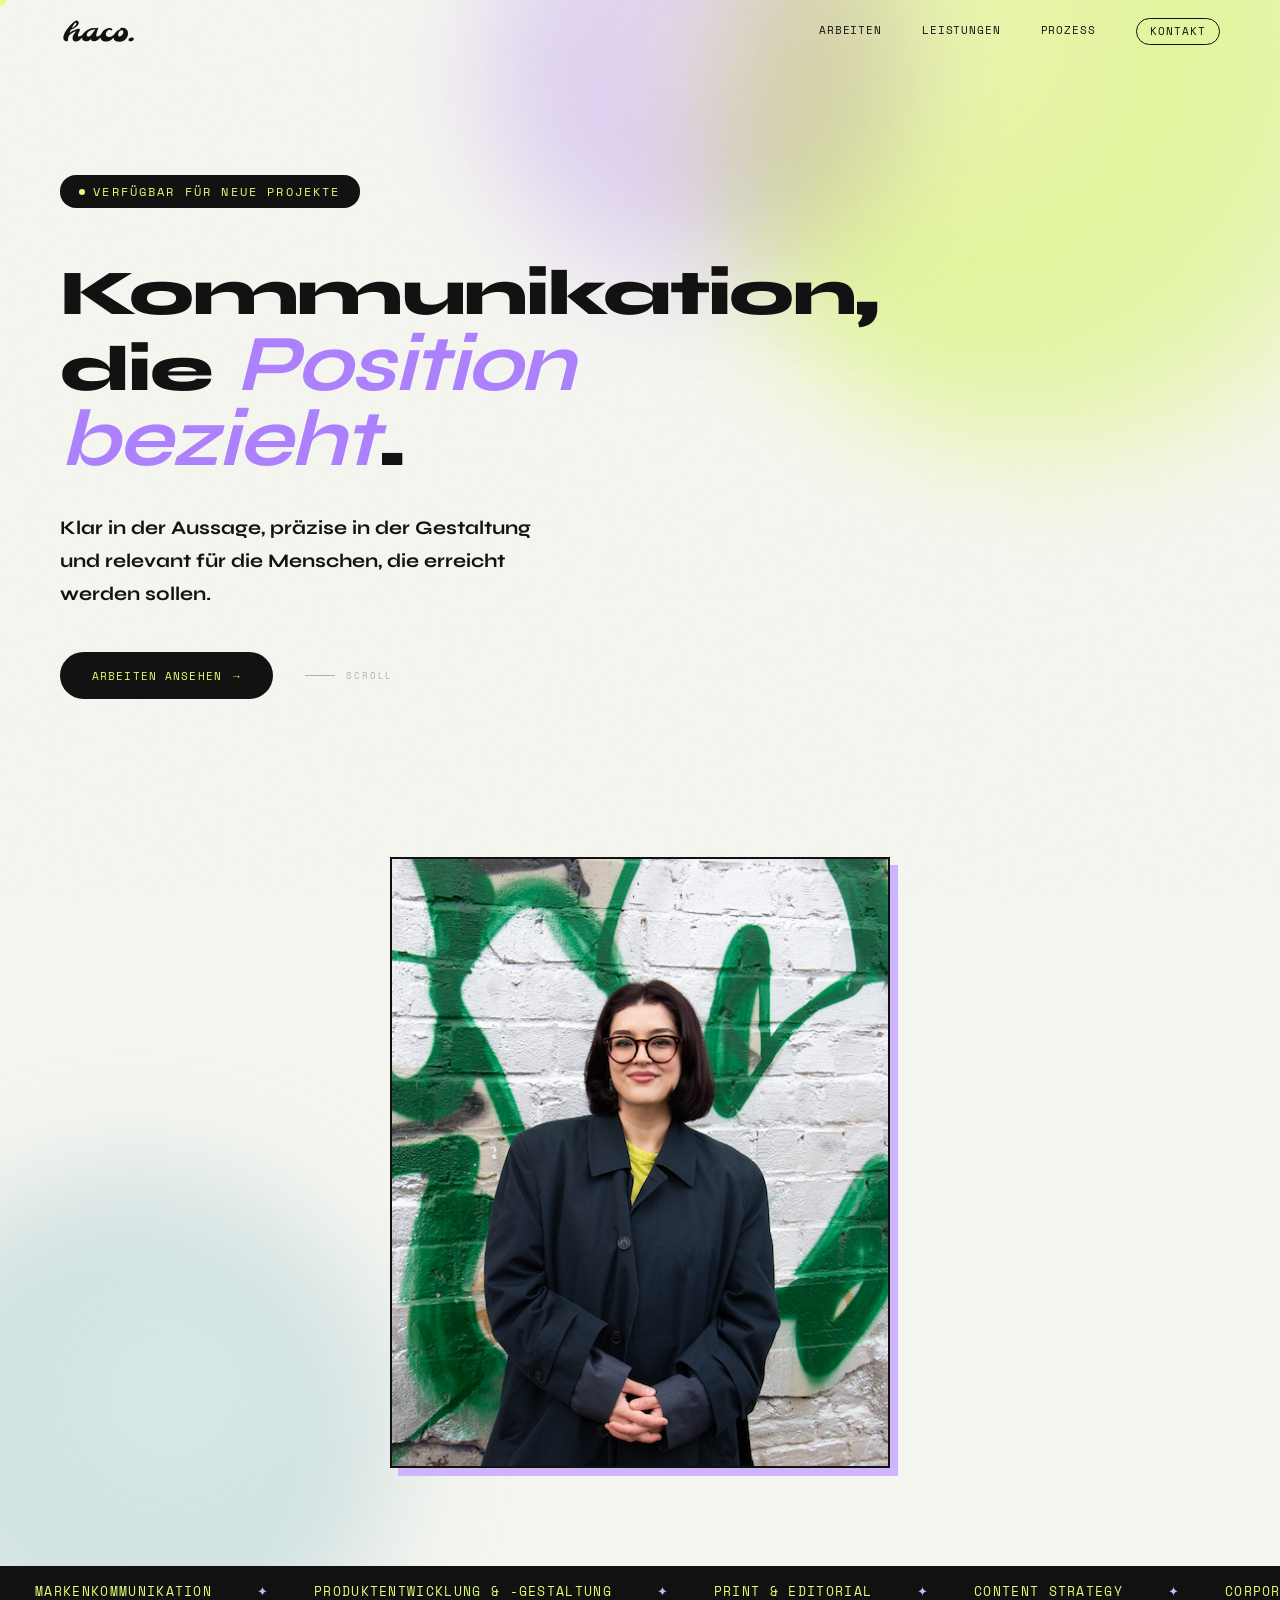
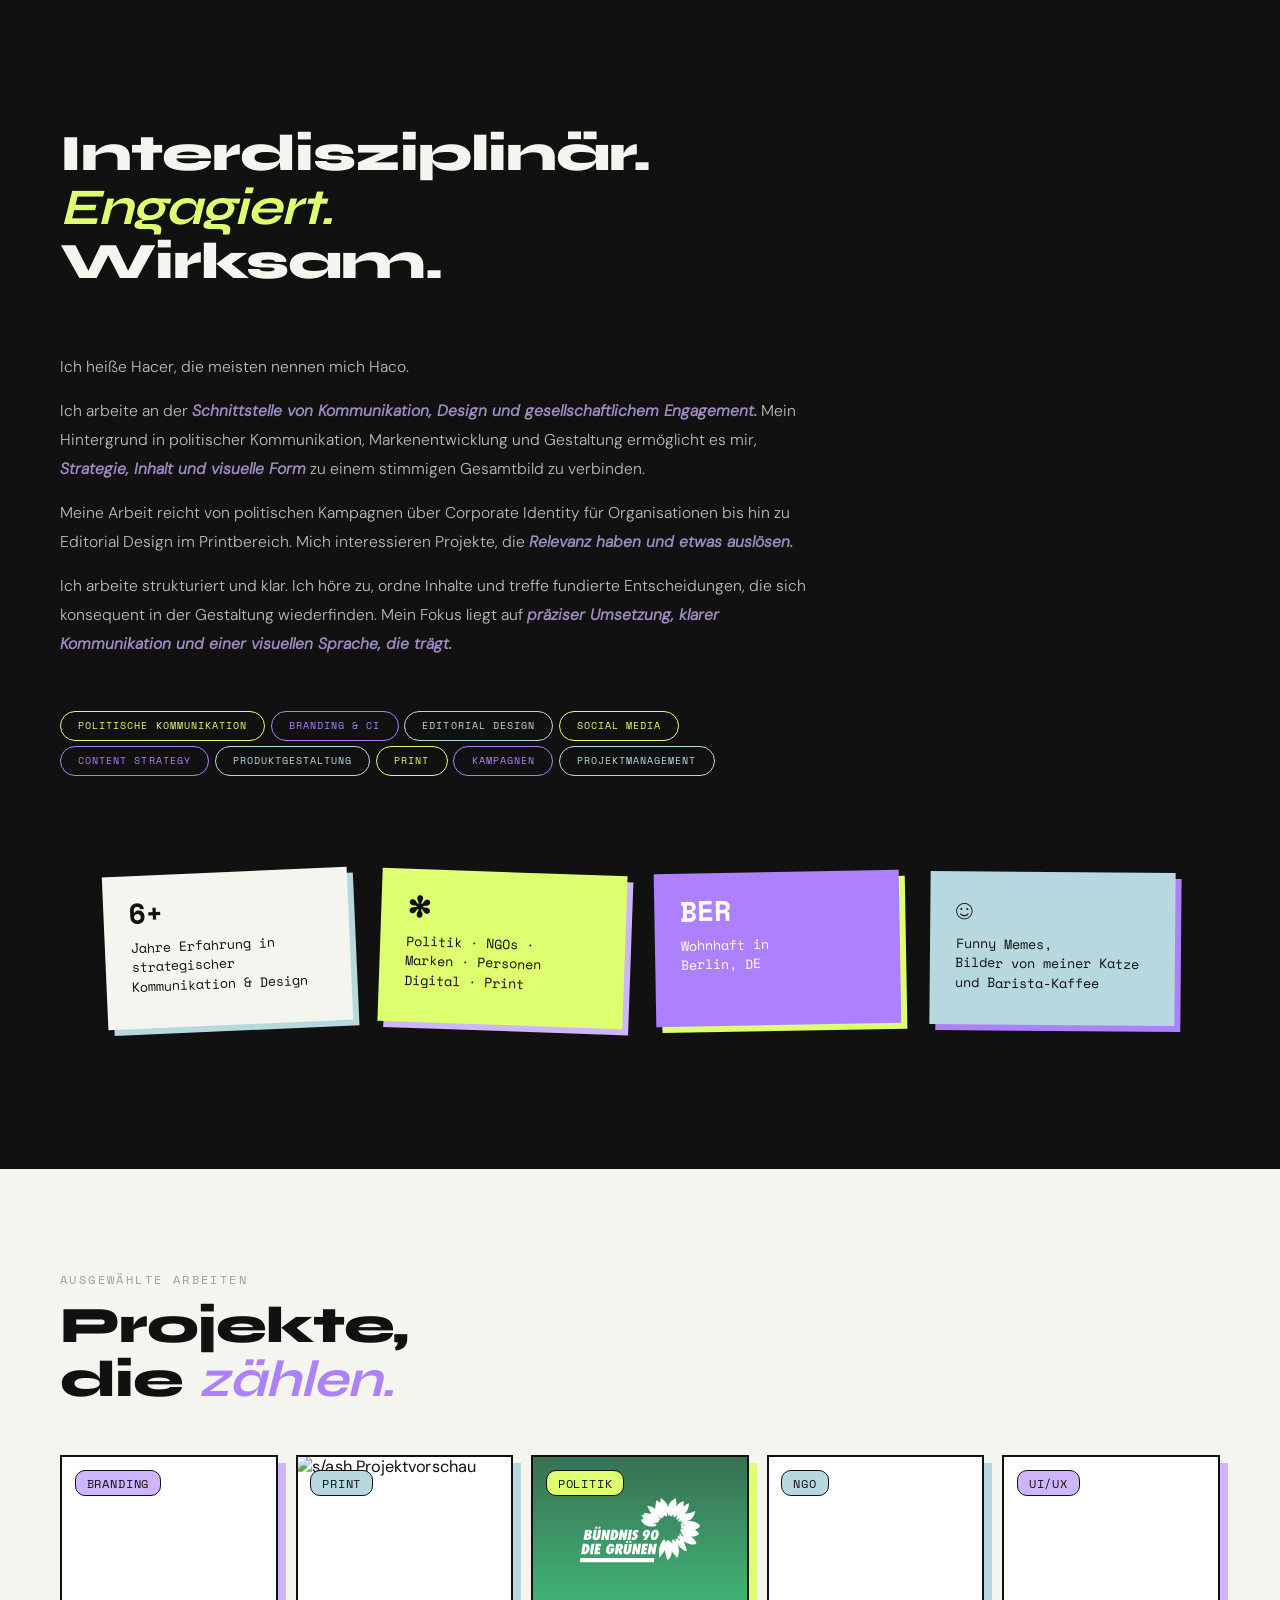
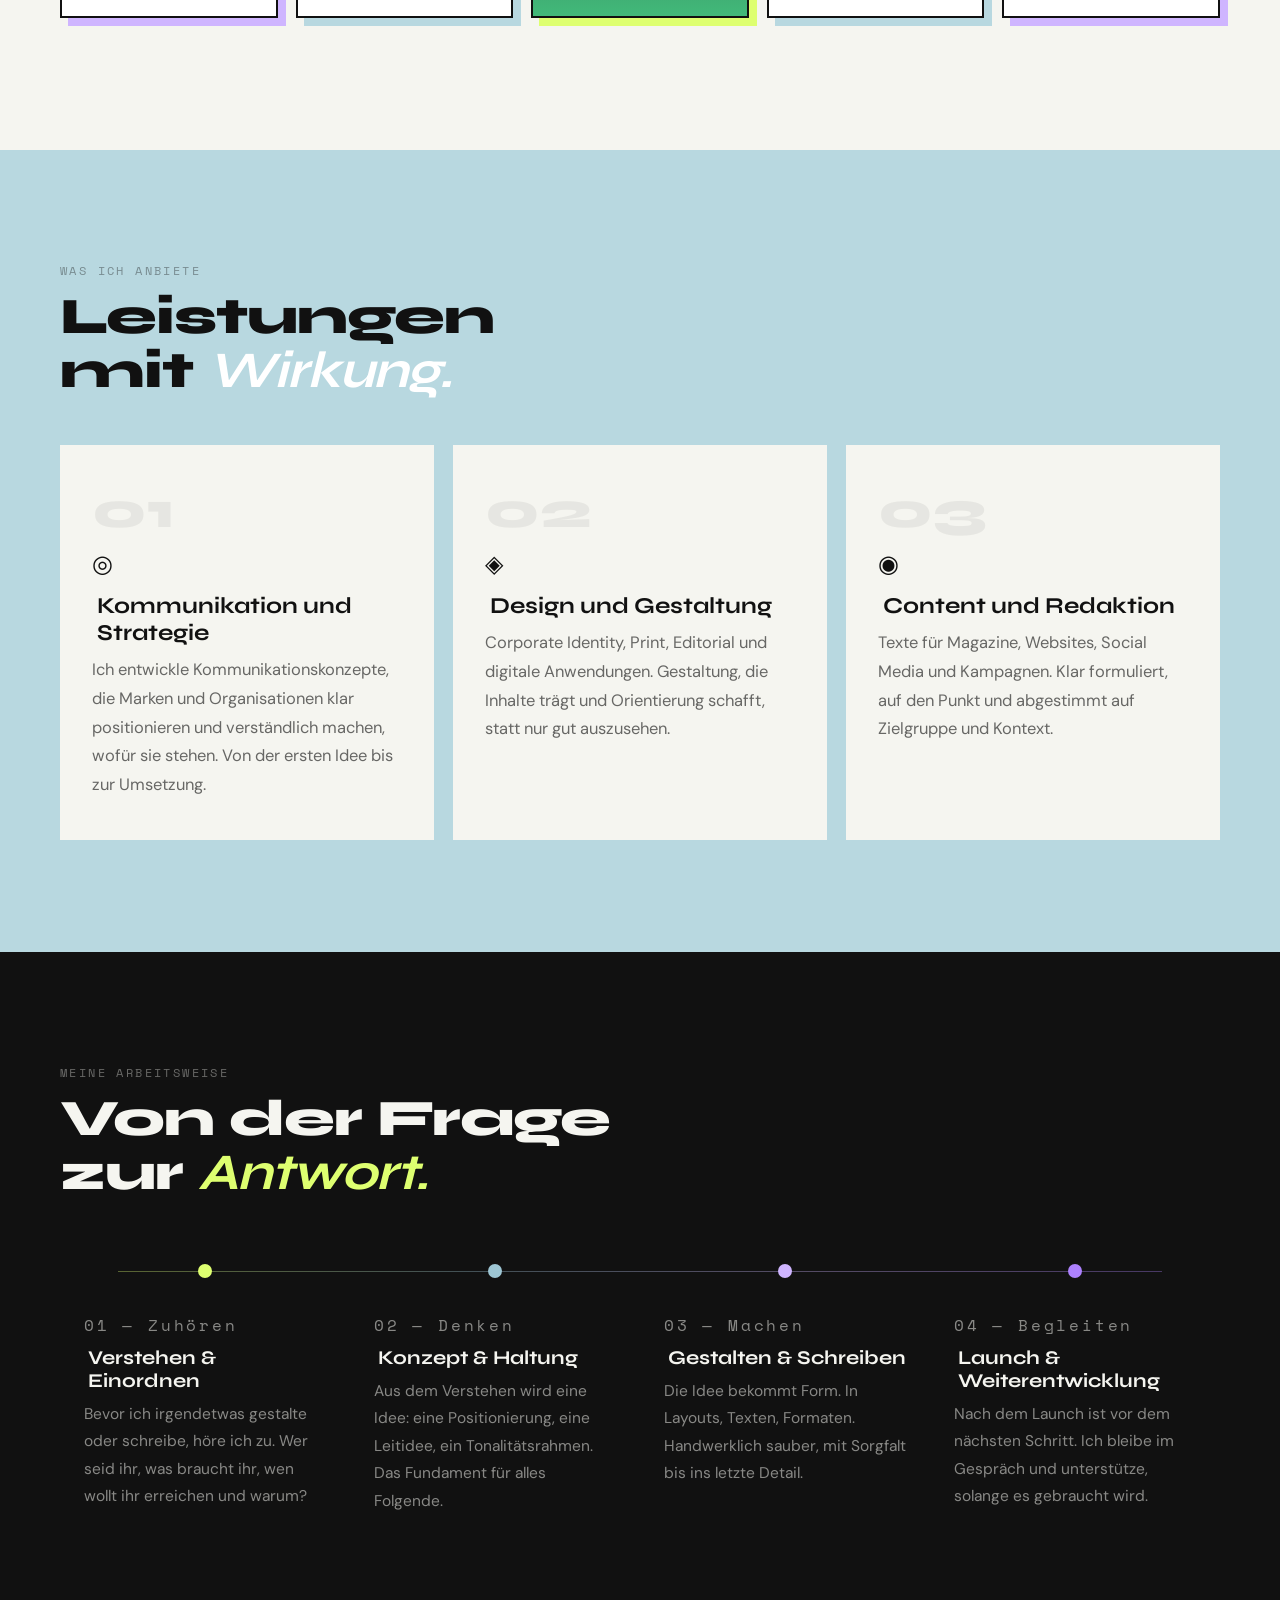
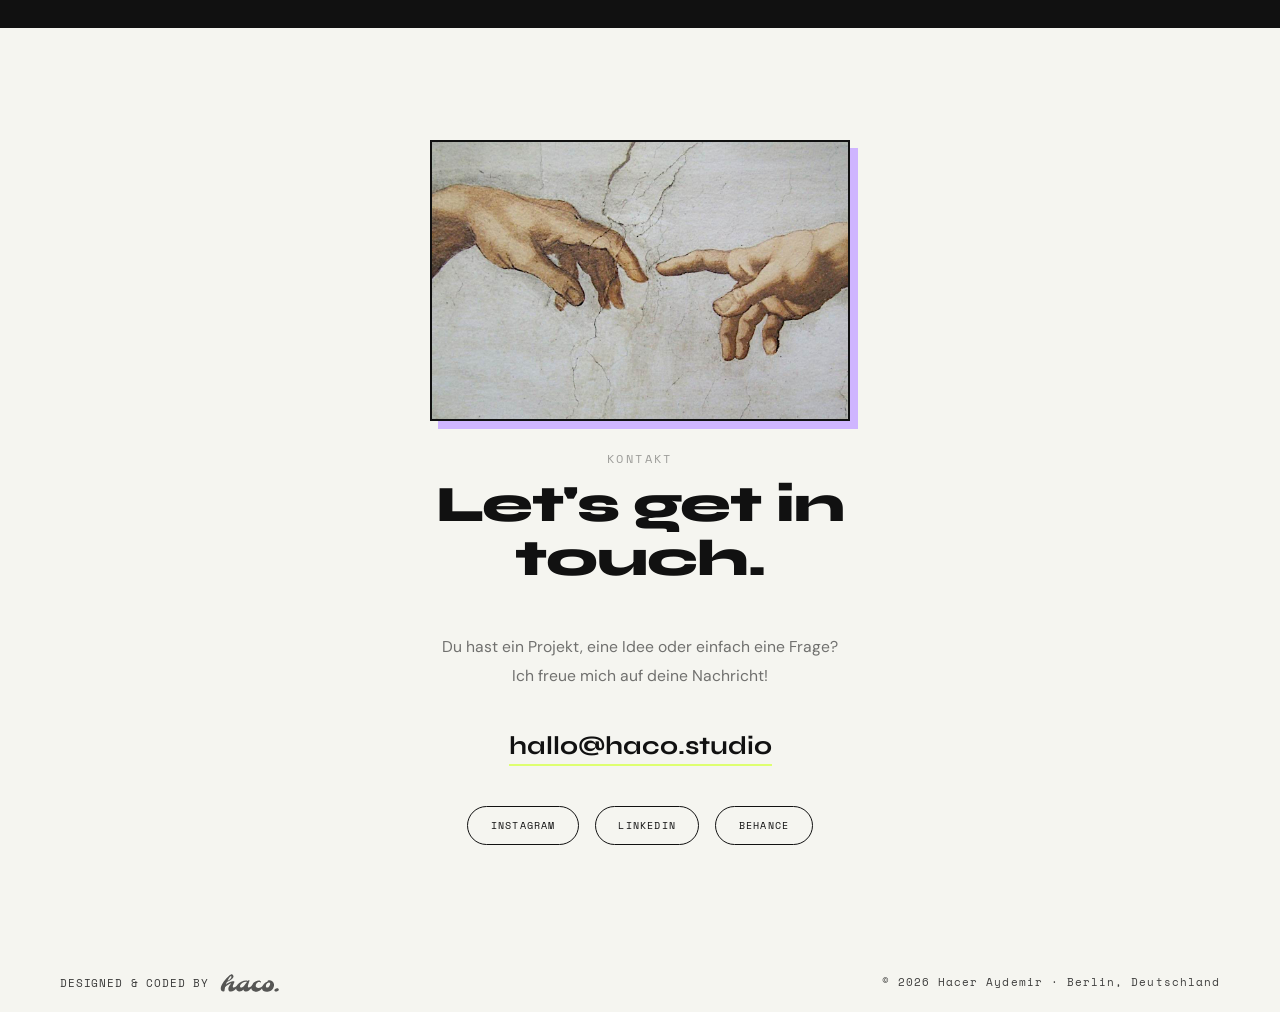
==== index.html @ 4627ce0c "update" ====
<!DOCTYPE html>
<html lang="de">
<head>
<meta charset="UTF-8">
<meta name="viewport" content="width=device-width, initial-scale=1.0">
<meta name="description" content="Hacer Aydemir ist Grafik Designerin, UI Designerin und Kommunikationsdesignerin in Berlin. Sie verbindet Kommunikationsdesign digital und print mit Strategie, Branding, Editorial Design und Social Media.">
<meta name="keywords" content="Hacer Aydemir, Grafik Designer Berlin, UI Designer Berlin, Kommunikationsdesigner Berlin, Kommunikationsdesign digital und print, Grafik UI Designer Kommunikation Berlin">
<meta name="robots" content="index, follow">
<link rel="canonical" href="https://haco.studio/">
<meta property="og:type" content="website">
<meta property="og:locale" content="de_DE">
<meta property="og:title" content="Hacer Aydemir | Grafik, UI & Kommunikationsdesign in Berlin">
<meta property="og:description" content="Grafik Designerin, UI Designerin und Kommunikationsdesignerin in Berlin mit Fokus auf Kommunikationsdesign digital und print.">
<meta property="og:url" content="https://haco.studio/">
<meta property="og:site_name" content="haco.studio">
<meta property="og:image" content="https://haco.studio/assets/images/profile-photo.png">
<meta name="twitter:card" content="summary_large_image">
<link rel="icon" type="image/svg+xml" href="assets/icons/project-frame-05.svg">
<title>Hacer Aydemir | Grafik Designer Berlin, UI & Kommunikationsdesign</title>
<script type="application/ld+json">
{
  "@context": "https://schema.org",
  "@graph": [
    {
      "@type": "Person",
      "name": "Hacer Aydemir",
      "alternateName": "Haco",
      "jobTitle": "Grafik Designerin, UI Designerin und Kommunikationsdesignerin",
      "url": "https://haco.studio/",
      "image": "https://haco.studio/assets/images/profile-photo.png",
      "address": {
        "@type": "PostalAddress",
        "addressLocality": "Berlin",
        "addressCountry": "DE"
      },
      "knowsAbout": [
        "Grafik Design",
        "UI Design",
        "Kommunikationsdesign",
        "Kommunikationsdesign digital und print",
        "Branding",
        "Corporate Identity",
        "Editorial Design",
        "Social Media",
        "Politische Kommunikation"
      ],
      "sameAs": [
        "https://www.linkedin.com/in/haco/",
        "https://www.behance.net/haceraydemir",
        "https://www.instagram.com"
      ]
    },
    {
      "@type": "ProfessionalService",
      "name": "haco.studio",
      "url": "https://haco.studio/",
      "areaServed": "Berlin",
      "founder": {
        "@type": "Person",
        "name": "Hacer Aydemir"
      },
      "serviceType": [
        "Grafik Design",
        "UI Design",
        "Kommunikationsdesign",
        "Kommunikationsdesign digital und print"
      ]
    }
  ]
}
</script>
<style>
  @font-face {
    font-family: 'DM Sans';
    src: url('assets/fonts/dm-sans-300.woff2') format('woff2');
    font-style: normal;
    font-weight: 300;
    font-display: swap;
  }
  @font-face {
    font-family: 'DM Sans';
    src: url('assets/fonts/dm-sans-300-italic.woff2') format('woff2');
    font-style: italic;
    font-weight: 300;
    font-display: swap;
  }
  @font-face {
    font-family: 'DM Sans';
    src: url('assets/fonts/dm-sans-400.woff2') format('woff2');
    font-style: normal;
    font-weight: 400;
    font-display: swap;
  }
  @font-face {
    font-family: 'DM Sans';
    src: url('assets/fonts/dm-sans-500.woff2') format('woff2');
    font-style: normal;
    font-weight: 500;
    font-display: swap;
  }
  @font-face {
    font-family: 'Space Mono';
    src: url('assets/fonts/space-mono-400.woff2') format('woff2');
    font-style: normal;
    font-weight: 400;
    font-display: swap;
  }
  @font-face {
    font-family: 'Space Mono';
    src: url('assets/fonts/space-mono-700.woff2') format('woff2');
    font-style: normal;
    font-weight: 700;
    font-display: swap;
  }
  @font-face {
    font-family: 'Syne';
    src: url('assets/fonts/syne-700.woff2') format('woff2');
    font-style: normal;
    font-weight: 700;
    font-display: swap;
  }
  @font-face {
    font-family: 'Syne';
    src: url('assets/fonts/syne-800.woff2') format('woff2');
    font-style: normal;
    font-weight: 800;
    font-display: swap;
  }

  :root {
    --lime:   #DEFF70;
    --lime-deep: #8AA033;
    --lav:    #CFB5FF;
    --lav-deep: #7E5FAE;
    --ice:    #B8D8E0;
    --ice-deep: #5E7F89;
    --violet: #AD81FD;
    --cream:  #F5F5F0;
    --ink:    #111111;
    --page-gutter: 60px;
    --section-pad-y: 7rem;
    --section-pad-y-mobile: 5rem;
    --space-grid-lg: 2.5rem;
    --space-card-x: 2rem;
    --space-card-y: 1.6rem;
    --space-panel-y: 2.5rem;
    --space-overlay-x: 1.4rem;
    --space-overlay-y: 1.2rem;
    --text-label-xs: .68rem;
    --text-label-sm: .72rem;
    --text-label-md: .75rem;
    --radius-pill: 999px;
    --radius-sm: 10px;
    --radius-md: 16px;
    --radius-lg: 24px;
  }
  *, *::before, *::after { box-sizing: border-box; margin: 0; padding: 0; }
  html { scroll-behavior: smooth; width: 100%; overflow-x: hidden; overscroll-behavior-y: none; }
  body { background: var(--cream); color: var(--ink); font-family: 'DM Sans', sans-serif; overflow-x: hidden; overflow-y: auto; width: 100%; max-width: 100%; cursor: none; -webkit-overflow-scrolling: touch; }
  img, svg, video, canvas { max-width: 100%; }
  .sr-only {
    position: absolute;
    width: 1px;
    height: 1px;
    padding: 0;
    margin: -1px;
    overflow: hidden;
    clip: rect(0, 0, 0, 0);
    white-space: nowrap;
    border: 0;
  }

  /* CURSOR */
  #cursor {
    width: 12px; height: 12px; background: rgba(222, 255, 112, 0.8); border-radius: 50%;
    position: fixed; top: 0; left: 0; pointer-events: none; z-index: 9999;
    transform: translate(-50%,-50%);
    transition: width .2s, height .2s, background .2s;
  }
  #cursor.big { width: 48px; height: 48px; background: rgba(173, 129, 253, 0.8); }

  /* NOISE */
  body::before {
    content: ''; position: fixed; inset: 0; pointer-events: none; z-index: 9998; opacity: .5;
    background-image: url("data:image/svg+xml,%3Csvg viewBox='0 0 200 200' xmlns='http://www.w3.org/2000/svg'%3E%3Cfilter id='n'%3E%3CfeTurbulence type='fractalNoise' baseFrequency='0.85' numOctaves='4' stitchTiles='stitch'/%3E%3C/filter%3E%3Crect width='100%25' height='100%25' filter='url(%23n)' opacity='0.03'/%3E%3C/svg%3E");
  }

  /* NAV */
  nav {
    position: fixed; top: 0; left: 0; right: 0; z-index: 100;
    display: flex; align-items: center; justify-content: space-between;
    padding: 0.9rem var(--page-gutter);
  }
  nav::after {
    content: ''; position: absolute; inset: 0; z-index: -1;
    background: var(--cream); opacity: 0;
    transition: opacity .12s; box-shadow: 0 1px 0 rgba(0,0,0,.07);
  }
  nav::before {
    content: '';
    position: fixed;
    inset: 0;
    opacity: 0;
    pointer-events: none;
    transition: opacity .25s;
    z-index: -2;
  }
  nav.scrolled::after { opacity: 1; }
  .nav-logo { text-decoration: none; display: flex; align-items: center; }
  .nav-logo svg { height: 34px; width: auto; display: block; }
  .nav-logo svg { color: var(--ink); transition: color .2s; }
  .nav-logo:hover svg { color: var(--violet); }
  .nav-links { display: flex; gap: var(--space-grid-lg); list-style: none; }
  .nav-links a {
    font-family: 'Space Mono', monospace; font-size: var(--text-label-xs);
    letter-spacing: .08em; text-transform: uppercase;
    line-height: 1;
    color: var(--ink); text-decoration: none; position: relative;
  }
  .nav-pill {
    display: inline-block;
    font-family: 'Space Mono', monospace;
    font-size: var(--text-label-xs);
    letter-spacing: .08em;
    text-transform: uppercase;
    line-height: 1;
    padding: .42rem .85rem;
    border: 1.5px solid;
    border-radius: var(--radius-pill);
    text-decoration: none;
    -webkit-tap-highlight-color: transparent;
  }
  .nav-links a::after {
    content: ''; position: absolute; bottom: -3px; left: 0;
    width: 100%; height: 2px; background: var(--violet); opacity: 0;
  }
  .nav-links a:hover::after { opacity: 1; }
  .nav-links a.nav-cta {
    border-color: var(--ink);
    transition: background .2s, color .2s, border-color .2s;
  }
  .nav-links a.nav-cta::after { display: none; }
  .nav-links a.nav-cta:hover {
    background: var(--ink);
    color: var(--lime);
    border-color: var(--ink);
  }
  .nav-mobile-actions { display: none; }
  .nav-toggle {
    display: none;
    appearance: none;
    -webkit-appearance: none;
    border: 1.5px solid var(--ink);
    border-radius: var(--radius-pill);
    background: var(--cream);
    color: var(--ink);
    font-family: 'Space Mono', monospace;
    font-size: var(--text-label-xs);
    font-weight: 400;
    letter-spacing: .08em;
    text-transform: uppercase;
    line-height: 1;
    justify-content: center;
    padding: .42rem .85rem;
    text-decoration: none;
    -webkit-tap-highlight-color: transparent;
    white-space: nowrap;
    cursor: pointer;
  }
  nav.menu-open .nav-toggle {
    background: var(--ink);
    color: var(--cream);
    border-color: var(--ink);
  }
  .nav-contact-mobile {
    border-color: var(--violet);
    background: var(--violet);
    color: #fff;
  }
  .nav-links a.nav-cta:focus,
  .nav-links a.nav-cta:active,
  .nav-contact-mobile:focus,
  .nav-contact-mobile:active {
    outline: none;
    box-shadow: none;
  }

  /* HERO */
  #hero {
    min-height: 100vh; display: grid; grid-template-columns: auto 1fr auto; align-items: center;
    padding: 3.1rem var(--page-gutter) 4.5rem; position: relative; overflow: hidden; gap: 2.6rem;
  }
  .hero-blobs { position: absolute; inset: 0; pointer-events: none; overflow: hidden; }
  .blob {
    position: absolute;
    border-radius: 50%;
    filter: blur(58px) saturate(112%);
    opacity: .58;
    mix-blend-mode: multiply;
    animation: heroFloat 16s ease-in-out infinite alternate;
  }
  .b1 {
    width: 680px;
    height: 680px;
    background: radial-gradient(circle at 30% 35%, #f2ff9a 0%, var(--lime) 45%, rgba(212,240,0,.1) 100%);
    top: -220px;
    right: -120px;
    animation-delay: 0s;
  }
  .b2 {
    width: 520px;
    height: 520px;
    background: radial-gradient(circle at 58% 42%, #d7eef3 0%, var(--ice) 45%, rgba(184,216,224,.08) 100%);
    bottom: -130px;
    left: -130px;
    animation-delay: 3s;
  }
  .b3 {
    width: 420px;
    height: 420px;
    background: radial-gradient(circle at 50% 38%, #e5d4ff 0%, var(--lav) 50%, rgba(207,181,255,.08) 100%);
    top: -130px;
    left: 38%;
    animation-delay: 6s;
  }
  @keyframes heroFloat {
    from { transform: translate3d(0,0,0) scale(1) rotate(0deg); }
    to { transform: translate3d(20px,12px,0) scale(1.07) rotate(3deg); }
  }

  .hero-content {
    grid-column: 1;
    position: relative;
    z-index: 1;
    display: flex;
    flex-direction: column;
    justify-content: center;
    min-height: 620px;
    padding-top: 4.4rem;
  }

  .hero-eyebrow {
    align-self: flex-start;
    display: inline-flex; align-items: center; gap: .5rem;
    font-family: 'Space Mono', monospace; font-size: var(--text-label-md);
    letter-spacing: .18em; text-transform: uppercase;
    background: var(--ink); color: var(--lime);
    padding: .5rem 1.2rem; border-radius: var(--radius-md); margin-bottom: 2.7rem; margin-top: 0;
    animation: fadeUp .6s ease both;
  }
  .pulse { width: 6px; height: 6px; border-radius: 50%; background: var(--lime); animation: pulse 2s infinite; }
  @keyframes pulse { 0%,100% { opacity:1; transform:scale(1); } 50% { opacity:.4; transform:scale(.65); } }

  .hero-opening {
    font-family: 'Syne', 'DM Sans', sans-serif;
    font-weight: 800;
    font-size: clamp(2.1rem, 8vw, 5rem);
    line-height: .94;
    letter-spacing: -.02em;
    margin-bottom: 2.2rem;
    animation: fadeUp .6s ease .08s both;
    color: var(--ink);
  }
  .hero-opening-word { font-size: .8em; }
  .hero-opening em { font-style: italic; color: var(--violet); font-weight: 700; }

  .hero-sub {
    font-family: 'Syne', 'DM Sans', sans-serif;
    font-size: clamp(.95rem, 1.8vw, 1.2rem); line-height: 1.7; font-weight: 300;
    max-width: 510px; margin-bottom: 2.6rem;
    animation: fadeUp .6s ease .16s both;
  }
  .hero-sub em { font-style: italic; color: var(--violet); font-weight: 700; }

  .hero-actions { display: flex; align-items: center; gap: 2rem; flex-wrap: wrap; animation: fadeUp .6s ease .24s both; }

  .btn-primary {
    display: inline-flex; align-items: center; gap: .7rem;
    background: var(--ink); color: var(--lime);
    font-family: 'Space Mono', monospace; font-size: .7rem;
    letter-spacing: .1em; text-transform: uppercase;
    padding: .95rem 2rem; text-decoration: none; cursor: none; border-radius: var(--radius-pill);
    transition: background .25s, transform .2s;
  }
  .btn-primary .arr { transition: transform .25s; }
  .btn-primary:hover { background: var(--violet); color: #fff; transform: translateY(-2px); }
  .btn-primary:hover .arr { transform: translateX(4px); }

  .hero-scroll {
    font-family: 'Space Mono', monospace; font-size: .58rem;
    letter-spacing: .2em; text-transform: uppercase; opacity: .3;
    display: flex; align-items: center; gap: .7rem;
  }
  .hero-scroll::before { content: ''; display: block; width: 30px; height: 1px; background: var(--ink); }

  @keyframes fadeUp { from { opacity:0; transform:translateY(26px); } to { opacity:1; transform:translateY(0); } }

  /* TICKER */
  .ticker-wrap { background: var(--ink); overflow: hidden; padding: .9rem 0; white-space: nowrap; }
  .ticker-track { display: inline-flex; animation: ticker 22s linear infinite; }
  .ticker-track span { font-family: 'Space Mono', monospace; font-size: .82rem; letter-spacing: .1em; text-transform: uppercase; color: var(--lime); padding: 0 2.2rem; }
  .ticker-track span.sep { color: var(--lav); padding: 0 .6rem; }
  @keyframes ticker { from { transform: translateX(0); } to { transform: translateX(-50%); } }

  /* SHARED */
  section { padding: var(--section-pad-y) var(--page-gutter); }
  .section-label { font-family: 'Space Mono', monospace; font-size: var(--text-label-md); letter-spacing: .2em; text-transform: uppercase; opacity: .38; margin-bottom: .7rem; }
  .section-title { font-family: 'Syne', 'DM Sans', sans-serif; font-weight: 800; line-height: 1.05; letter-spacing: -.02em; font-size: clamp(1.8rem, 4.2vw, 3.2rem); margin-bottom: 3rem; }
  .section-title em { font-style: italic; color: var(--violet); font-weight: 700; }

  /* ABOUT */
  #about {
    background: var(--ink);
    color: var(--cream);
    display: grid;
    grid-template-columns: minmax(0, 1.08fr) minmax(0, .92fr);
    gap: clamp(2.8rem, 4.8vw, 5.2rem);
    align-items: start;
  }
  .about-body {
    min-width: 0;
    width: 100%;
    max-width: 680px;
    margin: 0;
    display: grid;
    gap: .95rem;
    align-content: start;
  }
  #about .section-label { color: var(--cream); }
  #about .section-title { color: var(--cream); }
  #about .section-title em { color: var(--lime); }
  #about .about-body p em { color: var(--lav); font-style: italic; font-weight: 700; }
  .about-body p { font-size: .98rem; line-height: 1.85; font-weight: 300; opacity: .75; margin: 0; }
  .about-pills { display: flex; flex-wrap: wrap; gap: .35rem; margin-top: 2.35rem; }
  .pill {
    font-family: 'Space Mono', monospace; font-size: .64rem; font-weight: 500; line-height: 1;
    letter-spacing: .1em; text-transform: uppercase;
    padding: .54rem 1.08rem; border: 1.3px solid; border-radius: 100px; transition: background .2s, color .2s, border-color .2s; cursor: none;
  }
  .pill:nth-child(3n+1) { --pill-tone: var(--lime); --pill-ink: var(--ink); border-color: var(--pill-tone); color: var(--pill-tone); }
  .pill:nth-child(3n+2) { --pill-tone: var(--violet); --pill-ink: var(--cream); border-color: var(--pill-tone); color: var(--pill-tone); }
  .pill:nth-child(3n+3) { --pill-tone: var(--ice); --pill-ink: var(--ink); border-color: var(--pill-tone); color: var(--pill-tone); }
  .pill:hover { background: var(--pill-tone); color: var(--pill-ink); border-color: var(--pill-tone); }

  .hero-card-stack {
    position: absolute;
    right: var(--page-gutter);
    top: 50%;
    transform: translateY(-50%);
    width: min(760px, 56vw);
    height: 620px;
    z-index: 1;
  }
  .hero-picture-card { position: absolute; right: 0; top: 36px; transform: none; width: clamp(340px, 36vw, 460px); max-width: clamp(340px, 36vw, 460px); aspect-ratio: 9/11; background: #fff; border: 2px solid var(--ink); box-shadow: 8px 8px 0 var(--lav); transition: transform .28s; overflow: hidden; z-index: 10; padding: 0; display: flex; align-items: center; justify-content: center; border-radius: 0; animation: heroCardIn .6s ease .24s both; }
  .hero-picture-card:hover { transform: none; }
  .hero-picture-card img { width: 100%; height: 100%; object-fit: cover; object-position: center; border-radius: 0; display: block; }

  @keyframes heroCardIn {
    from { opacity: 0; transform: translateY(26px); }
    to { opacity: 1; transform: translateY(0); }
  }

  .about-cards {
    display: grid;
    grid-template-columns: repeat(2, minmax(0, 1fr));
    gap: clamp(30px, 3.4vw, 42px);
    width: 100%;
    max-width: 520px;
    margin: 0 0 0 auto;
    padding: .5rem 0;
    box-sizing: border-box;
    align-self: center;
  }
  .acard {
    background: var(--cream); color: var(--ink);
    padding: 1.45rem 1.4rem 1.5rem 1.6rem; font-family: 'Space Mono', monospace; font-size: .84rem; line-height: 1.48;
    transition: transform .28s; aspect-ratio: 16 / 10; min-height: 150px; border-radius: 0; overflow: hidden; display: grid; align-content: start; gap: .68rem;
  }
  .acard strong { display: block; font-size: 1.78rem; font-weight: 700; line-height: 1; margin: 0; }
  .acard:nth-child(1) { transform: rotate(-2.5deg); box-shadow: 6px 6px 0 var(--ice); }
  .acard:nth-child(2) { transform: rotate(2deg); background: var(--lime); box-shadow: 6px 6px 0 var(--lav); }
  .acard:nth-child(3) { transform: rotate(-1deg); background: var(--violet); color: #fff; box-shadow: 6px 6px 0 var(--lime); }
  .acard:nth-child(4) { transform: rotate(0.5deg); background: var(--ice); box-shadow: 6px 6px 0 var(--violet); }
  .acard:hover { transform: rotate(0deg) translate(-3px,-3px) !important; }
  .acard img { width: 100%; height: 100%; object-fit: cover; object-position: center; border-radius: 0; display: block; }

  @media (max-width: 1460px) {
    #about {
      --about-cards-top-space: 3rem;
    }
    #about {
      grid-template-columns: 1fr;
      gap: 3rem;
      justify-items: start;
    }
    #about .about-body {
      max-width: 70ch;
      margin-left: 0;
      margin-right: 0;
    }
    .about-cards {
      grid-template-columns: repeat(4, minmax(0, 1fr));
      width: 1070px;
      max-width: 1070px;
      margin: var(--about-cards-top-space) auto 2rem;
      padding: 0;
      gap: 30px;
      align-self: start;
      justify-self: center;
    }
    #hero {
      --hero-stacked-card-width: min(clamp(340px, 41vw, 500px), calc(100vw - (var(--page-gutter) * 2)));
      grid-template-columns: 1fr;
      grid-template-rows: 1fr auto;
      min-height: calc(100vh + (var(--hero-stacked-card-width) * 11 / 9) + 3.4rem);
    }
    .hero-card-stack {
      grid-row: 2;
      grid-column: 1 / -1;
      position: relative;
      right: auto;
      top: auto;
      transform: none;
      width: var(--hero-stacked-card-width);
      height: calc((var(--hero-stacked-card-width) * 11 / 9) + 1.6rem);
      margin: 3.8rem auto 0;
    }
    .hero-picture-card {
      left: 0;
      right: 0;
      top: 0;
      transform: none;
      width: 100%;
      max-width: none;
      margin: 0;
    }
    .work-grid {
      grid-template-columns: repeat(3, minmax(0, 1fr));
      gap: 1.7rem;
    }
  }

  @media (max-width: 1460px) and (min-width: 961px) {
    .hero-content {
      min-height: 620px;
      justify-content: center;
      padding-top: 4.4rem;
    }
    .hero-opening { font-size: 5rem; }
    .hero-sub { font-size: 1.2rem; }
  }

  @media (max-width: 1180px) and (min-width: 961px) {
    .about-cards {
      grid-template-columns: repeat(2, minmax(0, 1fr));
      width: min(100%, 520px);
      max-width: 520px;
      margin: var(--about-cards-top-space) auto 1.25rem;
      gap: 30px;
      justify-self: center;
    }
  }

  @media (max-width: 720px) {
    .hero-eyebrow { font-size: var(--text-label-sm); padding: .4rem 1rem; margin-top: .4rem; }
    .hero-opening { margin-bottom: 1.8rem; }
    .hero-sub { margin-bottom: 2.3rem; }
    .hero-actions { margin-top: 1.3rem; }
    .scard::before { display: none; }
    .scard-icon { display: none; }
  }

  @media (max-width: 1200px) {
    #about {
      gap: clamp(2.4rem, 4vw, 4rem);
    }
  }

  /* WORK */
  #work { background: var(--cream); padding-top: 6.4rem; padding-bottom: 8.2rem; }
  .work-grid { display: grid; grid-template-columns: repeat(5, minmax(0, 1fr)); gap: 1.1rem; }
  .wi {
    position: relative;
    overflow: hidden;
    border-radius: 0;
    cursor: none;
    border: 2px solid var(--ink);
    background: #fff;
    box-shadow: 8px 8px 0 var(--wi-shadow, var(--lav));
    aspect-ratio: 4 / 3;
  }
  .wi,
  .wi-placeholder {
    border-radius: 0;
    border-width: 2px;
    aspect-ratio: 4 / 3;
  }
  .wi:nth-child(6n+1) { --wi-shadow: var(--lav); }
  .wi:nth-child(6n+2) { --wi-shadow: var(--lime); }
  .wi:nth-child(6n+3) { --wi-shadow: var(--ice); }
  .wi:nth-child(6n+4) { --wi-shadow: var(--ice); }
  .wi:nth-child(6n+5) { --wi-shadow: var(--lime); }
  .wi:nth-child(6n+6) { --wi-shadow: var(--lav); }
  .wi:nth-child(6n+1) { --wi-shadow-deep: var(--lav-deep); }
  .wi:nth-child(6n+2) { --wi-shadow-deep: var(--lime-deep); }
  .wi:nth-child(6n+3) { --wi-shadow-deep: var(--ice-deep); }
  .wi:nth-child(6n+4) { --wi-shadow-deep: var(--ice-deep); }
  .wi:nth-child(6n+5) { --wi-shadow-deep: var(--lime-deep); }
  .wi:nth-child(6n+6) { --wi-shadow-deep: var(--lav-deep); }
  .wi.branding-colors { --wi-shadow: var(--lav); --wi-shadow-deep: var(--lav-deep); }
  .wi.wi-print {
    --wi-shadow: var(--ice);
    --wi-shadow-deep: var(--ice-deep);
  }
  .wi.wi-politik {
    --wi-shadow: var(--lime);
    --wi-shadow-deep: var(--lime-deep);
  }
  .wi.wi-politik img {
    object-fit: cover;
    object-position: center;
    padding: 0;
    transform: none;
  }
  .wi.wi-politik:hover img {
    transform: none;
  }
  .wi img {
    position: absolute;
    inset: 0;
    width: 100%;
    height: 100%;
    object-fit: cover;
    display: block;
    transform: scale(1.02);
    transition: transform .35s ease;
  }
  .wi-link {
    display: block;
    position: relative;
    width: 100%;
    height: 100%;
    color: inherit;
    text-decoration: none;
  }
  .wi:hover img { transform: scale(1.06); }
  .wi-info {
    position: absolute; inset: 0; display: flex; flex-direction: column; justify-content: flex-end;
    padding: var(--space-overlay-y) var(--space-overlay-x);
    background: linear-gradient(
      to top,
      color-mix(in srgb, var(--wi-shadow-deep, var(--lav-deep)) 86%, transparent) 0%,
      color-mix(in srgb, var(--wi-shadow-deep, var(--lav-deep)) 62%, transparent) 42%,
      transparent 78%
    );
    opacity: 0; transition: opacity .25s;
  }
  .wi:hover .wi-info { opacity: 1; }
  .wi-cat { font-family: 'Space Mono', monospace; font-size: calc(.52rem + 2pt); letter-spacing: .15em; text-transform: uppercase; color: #fff; margin-bottom: .25rem; }
  .wi-name { font-family: 'Syne', 'DM Sans', sans-serif; font-size: calc(1.1rem + 2pt); font-weight: 700; color: #fff; line-height: 1.2; margin-left: .25rem; }
  .wi-placeholder {
    display: none;
    align-items: center;
    justify-content: center;
    background: color-mix(in srgb, var(--cream) 86%, var(--ice) 14%);
    border-style: dashed;
    box-shadow: 8px 8px 0 var(--lime);
  }
  .wi-placeholder-content {
    text-align: center;
    padding: 1.2rem;
  }
  .wi-placeholder-label {
    display: block;
    font-family: 'Space Mono', monospace;
    font-size: .58rem;
    letter-spacing: .16em;
    text-transform: uppercase;
    opacity: .55;
    margin-bottom: .55rem;
  }
  .wi-placeholder-title {
    display: block;
    font-family: 'Syne', 'DM Sans', sans-serif;
    font-size: clamp(1rem, 1.9vw, 1.35rem);
    font-weight: 700;
    line-height: 1.2;
    color: var(--ink);
  }
  .wi-badge {
    position: absolute; top: .8rem; left: .8rem;
    font-family: 'Space Mono', monospace; font-size: calc(.56rem + 2pt); letter-spacing: .07em; text-transform: uppercase;
    background: var(--wi-shadow, var(--lav)); color: var(--ink); padding: .24rem .68rem; border-radius: var(--radius-sm);
    border: 1.2px solid var(--ink);
  }

  /* SERVICES */
  #services { background: var(--ice); }
  #services .section-label { color: var(--ink); }
  #services .section-title { color: var(--ink); }
  #services .section-title em { color: #fff; }
  .services-grid { display: grid; grid-template-columns: repeat(3, 1fr); gap: 1.2rem; }
  .scard {
    background: var(--cream); padding: var(--space-panel-y) var(--space-card-x);
    position: relative; overflow: hidden; transition: transform .28s, box-shadow .28s; cursor: none; border-radius: 0;
  }
  .scard::before {
    content: ''; position: absolute; top: 0; left: 0; width: 100%; height: 3px;
    background: var(--ink); opacity: 0; transition: opacity .1s;
  }
  .scard:hover::before { opacity: 1; }
  .scard:hover { transform: translateY(-5px); box-shadow: 0 16px 36px rgba(0,0,0,.09); }
  .scard-num { font-family: 'Syne', 'DM Sans', sans-serif; font-size: 3.2rem; font-weight: 800; opacity: .06; line-height: 1; margin-bottom: .7rem; }
  .scard-icon { font-size: 1.5rem; margin-bottom: .85rem; }
  .scard h3 { font-family: 'Syne', 'DM Sans', sans-serif; font-size: 1.42rem; font-weight: 700; margin-bottom: .6rem; margin-left: .3rem; }
  .scard p { font-size: 1.03rem; line-height: 1.75; opacity: .62; }

  /* PROCESS */
  #process { background: var(--ink); color: var(--cream); --process-ice: #9EC6D4; }
  #process .section-label { color: var(--cream); }
  #process .section-title { color: var(--cream); }
  #process .section-title em { color: var(--lime); }
  .process-track { display: grid; grid-template-columns: repeat(4,1fr); position: relative; margin-top: 1rem; }
  .process-track::before {
    content: ''; position: absolute; top: 23px; left: 5%; width: 90%; height: 1px;
    background: linear-gradient(to right, var(--lime), var(--process-ice), var(--lav), var(--violet)); opacity: .35;
  }
  .pstep { padding: 4rem 1.5rem 0; position: relative; }
  .pstep-dot {
    position: absolute; top: 16px; left: 50%; transform: translateX(-50%);
    width: 14px; height: 14px; border-radius: 50%; z-index: 1; border: 2px solid;
  }
  .pstep:nth-child(1) .pstep-dot { background: var(--lime);   border-color: var(--lime); }
  .pstep:nth-child(2) .pstep-dot { background: var(--process-ice);    border-color: var(--process-ice); }
  .pstep:nth-child(3) .pstep-dot { background: var(--lav);    border-color: var(--lav); }
  .pstep:nth-child(4) .pstep-dot { background: var(--violet); border-color: var(--violet); }
  .pstep-num { font-family: 'Space Mono', monospace; font-size: .73rem; letter-spacing: .18em; opacity: .32; margin-bottom: .4rem; }
  .pstep h4 { font-family: 'Syne', 'DM Sans', sans-serif; font-size: 1.22rem; font-weight: 700; margin-bottom: .55rem; margin-left: .25rem; }
  .pstep p { font-size: .97rem; line-height: 1.78; opacity: .52; }

  /* CONTACT */
  #contact { background: var(--cream); text-align: center; position: relative; overflow: hidden; padding-bottom: calc(var(--section-pad-y) - .9rem); }
  .contact-inner { position: relative; z-index: 1; max-width: 560px; margin: 0 auto; }
  .contact-visual {
    width: min(420px, 100%);
    margin: 0 auto 1.8rem;
    border: 2px solid var(--ink);
    box-shadow: 8px 8px 0 var(--lav);
    overflow: hidden;
    transition: transform .28s, box-shadow .28s;
  }
  .contact-visual img { width: 100%; height: auto; display: block; }
  #contact h1.section-title { font-family: 'Syne', 'DM Sans', sans-serif; font-weight: 800; }
  .contact-sub { font-size: .98rem; line-height: 1.8; opacity: .58; margin-bottom: 2.5rem; }
  .contact-email {
    display: inline-block;
    font-family: 'Syne', 'DM Sans', sans-serif; font-size: clamp(.95rem, 2.2vw, 1.6rem);
    font-weight: 700; color: var(--ink); text-decoration: none;
    border-bottom: 2.5px solid var(--lime); padding-bottom: .2rem;
    transition: color .2s, border-color .2s; margin-bottom: 2.5rem;
  }
  .contact-email:hover { color: var(--violet); border-color: var(--violet); }
  .social-row { display: flex; gap: 1rem; justify-content: center; flex-wrap: wrap; }
  .social-btn {
    font-family: 'Space Mono', monospace; font-size: .63rem; letter-spacing: .12em; text-transform: uppercase;
    padding: .7rem 1.4rem; border: 1.5px solid var(--ink); color: var(--ink); text-decoration: none;
    transition: background .2s, color .2s, transform .2s; cursor: none; border-radius: var(--radius-pill);
  }
  .social-btn:hover { background: var(--ink); color: var(--lime); transform: translateY(-2px); }

  /* CONTACT MODAL */
  .contact-modal {
    position: fixed;
    inset: 0;
    display: grid;
    place-items: center;
    background: rgba(17,17,17,.58);
    backdrop-filter: blur(4px);
    z-index: 200;
    opacity: 0;
    pointer-events: none;
    transition: opacity .22s ease;
    padding: 1.5rem;
  }
  .contact-modal.open {
    opacity: 1;
    pointer-events: auto;
  }
  .contact-modal-dialog {
    width: min(560px, 100%);
    background: var(--cream);
    color: var(--ink);
    border: 2px solid var(--ink);
    border-radius: 20px;
    box-shadow: 0 24px 48px rgba(0,0,0,.2);
    padding: 1.3rem 1.3rem 1.1rem;
  }
  .contact-modal-head {
    display: flex;
    align-items: center;
    justify-content: space-between;
    gap: 1rem;
    margin-bottom: .9rem;
  }
  .contact-modal-title {
    font-family: 'Syne', 'DM Sans', sans-serif;
    font-size: 1.6rem;
    line-height: 1.1;
    padding-left: .35rem;
  }
  .contact-modal-close {
    border: 1.5px solid var(--ink);
    background: transparent;
    color: var(--ink);
    width: 34px;
    height: 34px;
    border-radius: var(--radius-pill);
    font-size: 1rem;
    cursor: pointer;
  }
  .contact-modal-close:hover { background: var(--ink); color: var(--lime); }
  .contact-form {
    display: grid;
    gap: .75rem;
  }
  .contact-form label {
    font-family: 'Space Mono', monospace;
    font-size: .62rem;
    letter-spacing: .1em;
    text-transform: uppercase;
    opacity: .75;
    padding-left: .35rem;
  }
  .contact-form input,
  .contact-form textarea {
    width: 100%;
    border: 1.5px solid var(--ink);
    border-radius: 12px;
    padding: .75rem .8rem;
    font-family: 'DM Sans', sans-serif;
    font-size: 1rem;
    color: var(--ink);
    background: #fff;
    cursor: text;
  }
  .contact-form textarea {
    min-height: 130px;
    resize: vertical;
  }
  .contact-form input:focus,
  .contact-form textarea:focus {
    outline: none;
    border-color: var(--violet);
    box-shadow: 0 0 0 3px rgba(173,129,253,.18);
  }
  .contact-form-send {
    justify-self: start;
    border: 1.5px solid var(--ink);
    border-radius: var(--radius-pill);
    background: var(--ink);
    color: var(--lime);
    font-family: 'Space Mono', monospace;
    font-size: .7rem;
    letter-spacing: .1em;
    text-transform: uppercase;
    padding: .7rem 1.2rem;
    cursor: pointer;
    transition: transform .2s, background .2s, color .2s;
  }
  .contact-form-send:hover {
    transform: translateY(-2px);
    background: var(--violet);
    color: #fff;
  }
  .contact-form-status {
    display: none;
    margin-top: .2rem;
    font-size: .9rem;
    color: var(--ink);
    background: rgba(184,216,224,.35);
    border: 1px solid var(--ice);
    border-radius: 10px;
    padding: .65rem .8rem;
  }
  .contact-form-status.show { display: block; }

  /* FOOTER */
  footer {
    background: var(--cream); color: var(--ink); padding: 1.6rem var(--page-gutter) .95rem;
    display: flex; align-items: center; justify-content: space-between;
  }
  .footer-credit {
    display: inline-flex;
    align-items: center;
    gap: .55rem;
    font-family: 'Space Mono', monospace;
    font-size: .66rem;
    letter-spacing: .08em;
    text-transform: uppercase;
    opacity: .82;
  }
  .footer-logo svg { height: 28px; width: auto; display: block; color: var(--ink); opacity: .85; }
  .logo-defs { position: absolute; width: 0; height: 0; overflow: hidden; }
  .footer-info { font-family: 'Space Mono', monospace; font-size: .66rem; letter-spacing: .1em; opacity: .8; text-align: right; line-height: 1.4; white-space: nowrap; }

  /* REVEAL */
  .reveal { opacity: 0; transform: translateY(32px); transition: opacity .6s ease, transform .6s ease; }
  .reveal.on { opacity: 1; transform: translateY(0); }
  .section-label.reveal.on { opacity: .38; }

  @media (min-width: 961px) {
    .hero-picture-card:hover {
      transform: translate(-3px, -3px) !important;
    }
    .contact-visual:hover {
      transform: translate(-3px, -3px);
    }
    .wi {
      transition: transform .28s, box-shadow .28s;
    }
    .wi:hover {
      transform: translate(-3px, -3px);
    }
  }

  @media (prefers-reduced-motion: reduce) {
    html { scroll-behavior: auto; }
    *, *::before, *::after {
      animation: none !important;
      transition: none !important;
    }
    #cursor { display: none !important; }
  }

  /* RESPONSIVE */
  @media (max-width: 960px) {
    :root { --page-gutter: 30px; }
    .ticker-wrap {
      display: block;
      line-height: 0;
      margin-bottom: -1px;
      overflow: hidden;
    }
    .ticker-track,
    .ticker-track span { line-height: 1; }
    html, body { width: 100%; max-width: 100%; overflow-x: hidden; }
    #cursor { display: none !important; }
    body, a, button, input, textarea, .wi, .scard, .acard, .pill, .social-btn, .btn-primary { cursor: auto !important; }
    nav { padding: 0.7rem var(--page-gutter); }
    nav, section, footer, #hero { max-width: 100vw; }
    .nav-mobile-actions { display: inline-flex; align-items: center; gap: .55rem; }
    .nav-toggle { display: inline-flex; align-items: center; justify-content: center; }
    .nav-links {
      position: absolute;
      top: calc(100% + .45rem);
      right: var(--page-gutter);
      left: var(--page-gutter);
      display: none;
      flex-direction: column;
      gap: .95rem;
      background: transparent;
      border: 0;
      box-shadow: none;
      padding: 1rem;
      z-index: 120;
    }
    nav.menu-open .nav-links { display: flex; }
    .nav-links a {
      display: block;
      width: 100%;
      text-align: center;
      border: 1.5px solid var(--ink);
      border-radius: var(--radius-pill);
      font-size: var(--text-label-xs);
      letter-spacing: .08em;
      line-height: 1;
      padding: .42rem .85rem;
      background: var(--cream);
    }
    .nav-links a::after { display: none; }
    .nav-links a.nav-cta { display: none; }
    section { padding: var(--section-pad-y-mobile) var(--page-gutter); }
    #hero {
      min-height: auto;
      grid-template-columns: 1fr;
      grid-template-rows: auto auto;
      align-items: start;
      padding: 7.1rem var(--page-gutter) 3.5rem;
      gap: 1rem;
    }
    .hero-content {
      min-height: auto;
      justify-content: flex-start;
      padding-top: 0;
    }
    #about { grid-template-columns: 1fr; gap: 3rem; }
    .section-label,
    .section-title {
      text-align: center;
      margin-left: auto;
      margin-right: auto;
    }
    #about .about-body {
      max-width: 70ch;
      margin-left: auto;
      margin-right: auto;
      gap: .85rem;
      text-align: center;
    }
    .about-pills {
      justify-content: center;
    }
    .about-cards {
      grid-template-columns: repeat(auto-fit, minmax(200px, 1fr));
      width: min(100%, 520px);
      max-width: 520px;
      margin: var(--about-cards-top-space) auto 2rem;
      padding: 0 clamp(10px, 1.5vw, 16px);
      gap: clamp(30px, 4.2vw, 44px);
      box-sizing: border-box;
    }
    .pstep {
      text-align: center;
    }
    .work-grid {
      grid-template-columns: repeat(2, minmax(0, 1fr));
      gap: 1.7rem;
      max-width: 760px;
      margin: 0 auto;
    }
    .wi-placeholder { display: grid; }
    .services-grid { grid-template-columns: 1fr; }
    .process-track { grid-template-columns: 1fr; gap: 1.6rem; }
    .process-track::before { display: none; }
    .pstep { padding-top: 1rem; }
    .pstep-dot { display: none; }
    nav.menu-open::before {
      opacity: 1;
      background: rgba(245,245,240,.08);
      backdrop-filter: blur(14px);
      -webkit-backdrop-filter: blur(14px);
    }

    .hero-picture-card { max-width: min(340px, calc(100vw - (var(--page-gutter) * 2))); }
    .contact-email { overflow-wrap: anywhere; word-break: break-word; }
    footer { flex-direction: column; gap: .8rem; text-align: center; padding: 1.2rem var(--page-gutter) .7rem; }
    .footer-info { text-align: center; }
  }

  @media (max-width: 720px) {
    #contact {
      padding-bottom: calc(var(--section-pad-y-mobile) - .6rem);
    }
    #work {
      padding-top: 5.4rem;
      padding-bottom: 6.6rem;
    }
    .work-grid {
      grid-template-columns: 1fr;
      max-width: 430px;
      gap: 1.45rem;
      margin: 0 auto;
    }
    .wi-placeholder { display: none; }
    .about-cards {
      grid-template-columns: 1fr;
      width: min(100%, 300px);
      max-width: 300px;
      margin: 3rem auto 2rem;
      gap: clamp(30px, 5vw, 40px);
    }
    .acard {
      min-height: 150px;
    }
  }

  @media (min-width: 1281px) {
    .nav-mobile-actions,
    .nav-toggle {
      display: none !important;
    }
    .nav-links {
      display: flex !important;
      position: static;
      flex-direction: row;
      gap: var(--space-grid-lg);
      padding: 0;
      background: transparent;
      border: 0;
      box-shadow: none;
    }
  }
</style>
</head>
<body>

<div id="cursor"></div>
<svg class="logo-defs" aria-hidden="true" focusable="false" xmlns="http://www.w3.org/2000/svg">
  <symbol id="logo-haco-punkt" viewBox="0 0 300 132">
    <path fill-rule="evenodd" clip-rule="evenodd" d="M64.989 25C67.0299 25 68.8403 25.9499 70.4192 27.8483C72.1518 29.8628 73.0182 31.9353 73.0182 34.066C73.0182 36.1581 72.5557 38.0569 71.6314 39.7616C70.7457 41.4275 69.5331 43.113 67.9928 44.8176C66.4909 46.5223 64.6996 48.2076 62.6201 49.8735C60.5791 51.5394 58.4032 53.109 56.0927 54.5812C51.3176 57.6805 46.6384 60.0047 42.0558 61.5543C40.3999 65.2349 38.7638 69.3227 37.1464 73.817C44.9253 66.7657 53.9941 61.8448 64.3531 59.0553C67.665 58.1642 70.4575 57.719 72.7296 57.719C75.0015 57.719 76.3684 58.1259 76.8305 58.9395C77.2926 59.7143 77.3697 60.7602 77.0617 62.0773C76.7921 63.3945 76.2534 64.8865 75.4447 66.5524C74.636 68.2184 73.8079 69.9429 72.9607 71.7251C70.8428 76.3354 69.7833 79.6286 69.7833 81.6045C69.7834 85.6721 71.0733 87.7061 73.6531 87.7063C76.5028 87.7063 79.68 86.4079 83.1843 83.8121C85.0714 82.3824 86.8162 80.7388 88.4215 78.8837C90.0265 77.0286 91.6955 74.4548 92.5015 73.4755C96.9695 68.0517 102.63 63.3369 109.87 59.9276C117.379 56.4021 125.138 54.6391 133.148 54.6391C136.19 54.6391 138.366 55.1237 139.676 56.0922C140.715 54.8524 141.64 54.1352 142.449 53.9415C143.296 53.7091 143.95 53.5932 144.412 53.5932C145.876 53.5932 147.436 53.8057 149.092 54.2319C148.938 54.7356 148.61 55.6079 148.11 56.8477C147.609 58.0487 147.05 59.4823 146.434 61.1481C145.818 62.8139 145.164 64.6347 144.471 66.6103C141.968 73.6614 140.716 78.9501 140.716 82.4757C140.716 85.9626 141.814 87.7063 144.009 87.7063C146.858 87.7063 150.035 86.4088 153.54 83.8131C154.97 82.7292 156.319 81.5208 157.587 80.1926C160.411 76.992 162.559 72.4708 163.906 70.4614C167.272 65.4378 170.945 62.5619 176.645 59.4625C182.459 56.2856 187.89 54.697 192.934 54.697C195.668 54.697 197.785 55.1624 199.287 56.0922C201.906 57.7193 203.215 59.2688 203.215 60.7409C203.215 62.3293 202.465 63.3952 200.964 63.9376C198.037 62.3879 195.435 61.6122 193.163 61.6122C190.93 61.6123 188.89 62.1361 187.042 63.1821C185.232 64.1894 183.633 65.5262 182.246 67.1921C179.32 70.7177 177.856 74.6304 177.856 78.9308C177.856 82.1852 179.011 84.7429 181.322 86.6025C183.44 88.3847 186.56 89.2752 190.68 89.2752C194.801 89.2751 198.844 88.0552 202.811 85.6145C205.339 84.0493 207.667 82.0583 209.796 79.6441C212.748 76.2973 213.749 74.3468 216.335 70.9637C221.329 64.4331 226.628 61.3029 233.945 58.9395C233.714 57.1962 234.349 55.7626 235.85 54.6391C236.929 53.8255 238.7 53.4185 241.165 53.4185C243.667 53.4185 246.075 53.6513 248.385 54.1161C250.696 54.581 253.025 55.6076 255.374 57.196C271.503 67.8912 264.107 95.3854 247.001 103.5C235.057 109.166 209.043 110.621 207.451 92.309C205.464 94.6519 203.263 96.7791 200.846 98.6895C193.838 104.23 186.214 107 177.973 107C171.311 107 166.072 105.276 162.26 101.828C159.259 99.1112 157.428 95.4647 156.766 90.8892C155.402 92.6285 153.904 94.3382 152.27 96.0168C150.422 97.9152 148.456 99.6197 146.376 101.131C141.717 104.463 137.173 106.129 132.744 106.129C127.122 106.129 123.348 104.424 121.423 101.015C120.806 99.9688 120.498 99.0582 120.498 98.2833V96.8302C115.222 103.029 108.792 106.129 101.206 106.129C96.3915 106.129 92.5405 104.676 89.6525 101.77C87.1535 99.2563 85.7496 96.0418 85.442 92.1275C84.2828 93.5297 83.0304 94.924 81.6824 96.3073C79.7571 98.2442 77.6971 99.9681 75.5022 101.479C70.573 104.927 65.8359 106.652 61.2918 106.652C56.7477 106.652 53.5125 105.489 51.587 103.165C49.7002 100.801 48.7568 97.4305 48.7568 93.0527C48.7568 87.435 52.1261 80.4027 58.8653 71.9567C60.9448 69.3609 61.85 68.0634 61.5805 68.0634C58.4997 68.0635 53.8205 70.0006 47.5436 73.8748C40.8815 77.9816 36.1834 82.011 33.4492 85.9628C31.8703 92.2005 30.9271 98.1478 30.619 103.804C30.6188 105.354 28.9435 106.129 25.5935 106.129C17.1985 106.129 13.0002 101.305 13 91.6585C13 83.4837 17.4867 73.0224 26.4595 60.2759C34.3539 49.0793 42.9031 39.7036 52.1068 32.1488C57.9218 27.3834 62.2163 25 64.989 25ZM136.962 59.9855C127.335 60.0629 119.344 62.2711 112.99 66.6103C106.982 70.717 103.977 75.5021 103.977 80.9647C103.977 85.4588 105.846 87.7062 109.581 87.7063C113.702 87.7063 118.553 84.3548 124.137 77.6523C127.102 74.0881 129.683 70.679 131.878 67.4247C134.112 64.1702 135.807 61.6902 136.962 59.9855ZM240.001 63.1821C234.875 63.5611 228.822 67.7733 226.897 74.5146C226.28 76.5678 225.973 78.7178 225.973 80.9647C225.973 85.4589 227.841 87.7062 231.576 87.7063C234.734 87.7063 237.91 85.7883 241.106 81.9528C244.456 77.9622 246.132 73.9137 246.132 69.8069C246.132 65.6227 243.001 62.9602 240.001 63.1821ZM61.0606 33.4851C60.3675 33.4852 59.4622 34.008 58.3455 35.054C57.2288 36.1001 55.9771 37.5528 54.5908 39.4124C51.6641 43.2866 48.564 48.4202 45.2908 54.8127C50.2584 52.5269 54.533 49.7959 58.1144 46.619C61.6956 43.3648 63.4869 40.556 63.4871 38.1928C63.4871 37.0305 63.2558 35.9647 62.7937 34.9961C62.3701 33.9888 61.7923 33.4851 61.0606 33.4851Z" fill="currentColor"/>
    <path d="M268.522 104.91C267.535 104.212 266.847 103.515 266.458 102.817C266.069 102.148 265.875 101.305 265.875 100.288C265.875 99.2703 266.233 98.1948 266.951 97.061C267.669 95.9273 268.627 94.9099 269.823 94.0087C272.545 92.0029 275.387 91 278.349 91C281.31 91 283.464 91.5959 284.81 92.7878C286.186 93.9797 286.875 95.5349 286.875 97.4535C286.875 99.6337 285.169 101.64 281.759 103.471C278.618 105.157 275.657 106 272.875 106C270.99 106 269.539 105.637 268.522 104.91Z" fill="currentColor"/>
  </symbol>
</svg>

<header>
<!-- NAV -->
<nav id="main-nav">
  <a href="#" class="nav-logo" aria-label="haco.">
    <svg height="34" viewBox="0 0 300 132" xmlns="http://www.w3.org/2000/svg" role="img" aria-hidden="true">
      <use href="#logo-haco-punkt"></use>
    </svg>
  </a>
  <div class="nav-mobile-actions">
    <a href="#" class="nav-contact-mobile nav-pill open-contact-modal-trigger">Kontakt</a>
    <button class="nav-toggle" id="nav-toggle" aria-expanded="false" aria-controls="main-menu" aria-label="Menue oeffnen">MENÜ</button>
  </div>
    <ul class="nav-links" id="main-menu">
    <li><a href="#work">Arbeiten</a></li>
    <li><a href="#services">Leistungen</a></li>
    <li><a href="#process">Prozess</a></li>
    <li><a href="#" class="nav-cta nav-pill open-contact-modal-trigger" id="open-contact-modal">Kontakt</a></li>
  </ul>
</nav>

<!-- HERO -->
<section id="hero">
  <div class="hero-blobs">
    <div class="blob b1"></div>
    <div class="blob b2"></div>
    <div class="blob b3"></div>
  </div>
  <div class="hero-content">
    <div class="hero-eyebrow"><span class="pulse"></span>Verfügbar für neue Projekte</div>
    <h1 class="hero-opening"><span class="hero-opening-word">Kommunikation</span>,<br><span class="hero-opening-word">die</span> <em>Position<br>bezieht</em>.</h1>
    <p class="hero-sub">
      Klar in der Aussage, präzise in der Gestaltung und relevant für die Menschen, die erreicht werden sollen.
    </p>
    <div class="hero-actions">
      <a href="#work" class="btn-primary">Arbeiten ansehen <span class="arr">→</span></a>
      <span class="hero-scroll">Scroll</span>
    </div>
  </div>
  <div class="hero-card-stack">
    <div class="hero-picture-card">
      <img src="assets/images/profile-photo.png" alt="Portraet von Hacer Aydemir, Grafik und UI Designerin in Berlin" width="500" height="750">
    </div>
  </div>
</section>
</header>

<div class="contact-modal" id="contact-modal" aria-hidden="true">
  <div class="contact-modal-dialog" role="dialog" aria-modal="true" aria-labelledby="contact-modal-title">
    <div class="contact-modal-head">
      <h3 class="contact-modal-title" id="contact-modal-title">Kontakt</h3>
      <button class="contact-modal-close" id="close-contact-modal" type="button" aria-label="Schliessen">✕</button>
    </div>
    <form class="contact-form" id="contact-form">
      <div>
        <label for="contact-name">Name</label>
        <input id="contact-name" name="name" type="text" required>
      </div>
      <div>
        <label for="contact-email">E-Mail</label>
        <input id="contact-email" name="email" type="email" required>
      </div>
      <div>
        <label for="contact-message">Nachricht</label>
        <textarea id="contact-message" name="message" required></textarea>
      </div>
      <button class="contact-form-send" type="submit">Senden</button>
      <p class="contact-form-status" id="contact-form-status" role="status" aria-live="polite"></p>
    </form>
  </div>
</div>

<main id="main-content" aria-label="Portfolio von Hacer Aydemir">
<!-- TICKER -->
<div class="ticker-wrap" aria-hidden="true">
  <div class="ticker-track">
    <span>Markenkommunikation</span><span class="sep">✦</span>
    <span>Produktentwicklung & -gestaltung</span><span class="sep">✦</span>
    <span>Print & Editorial</span><span class="sep">✦</span>
    <span>Content Strategy</span><span class="sep">✦</span>
    <span>Corporate Identity</span><span class="sep">✦</span>
    <span>Politische Kommunikation</span><span class="sep">✦</span>
    <span>Kampagnen</span><span class="sep">✦</span>
    <span>Konzept & Text</span><span class="sep">✦</span>
    <span>UX & UI</span><span class="sep">✦</span>
    <span>Markenkommunikation</span><span class="sep">✦</span>
    <span>Produktentwicklung & -gestaltung</span><span class="sep">✦</span>
    <span>Print & Editorial</span><span class="sep">✦</span>
    <span>Content Strategy</span><span class="sep">✦</span>
    <span>Corporate Identity</span><span class="sep">✦</span>
    <span>Politische Kommunikation</span><span class="sep">✦</span>
    <span>Kampagnen</span><span class="sep">✦</span>
    <span>Konzept & Text</span><span class="sep">✦</span>
    <span>UX & UI</span><span class="sep">✦</span>
  </div>
</div>

<p class="sr-only" aria-label="Kurzprofil Hacer Aydemir">
  Hacer Aydemir ist Grafik Designerin, UI Designerin und Kommunikationsdesignerin in Berlin. Sie spezialisiert sich auf Kommunikationsdesign digital und print, Branding, Editorial Design, politische Kommunikation und Social Media.
</p>

<!-- ABOUT -->
<section id="about">
  <div class="about-body reveal">
    <h2 class="section-title">Interdisziplinär.<br><em>Engagiert.</em><br>Wirksam.</h2>
    <p>Ich heiße Hacer, die meisten nennen mich Haco.</p>
    <p>Ich arbeite an der <em>Schnittstelle von Kommunikation, Design und gesellschaftlichem Engagement.</em> Mein Hintergrund in politischer Kommunikation, Markenentwicklung und Gestaltung ermöglicht es mir,<br><em>Strategie, Inhalt und visuelle Form</em> zu einem stimmigen Gesamtbild zu verbinden.</p>
    <p>Meine Arbeit reicht von politischen Kampagnen über Corporate Identity für Organisationen bis hin zu Editorial Design im Printbereich. Mich interessieren Projekte, die <em>Relevanz haben und etwas auslösen.</em></p>
    <p>Ich arbeite strukturiert und klar. Ich höre zu, ordne Inhalte und treffe fundierte Entscheidungen, die sich konsequent in der Gestaltung wiederfinden. Mein Fokus liegt auf <em>präziser Umsetzung, klarer Kommunikation und einer visuellen Sprache, die trägt.</em></p>
    <div class="about-pills">
      <span class="pill">Politische Kommunikation</span>
      <span class="pill">Branding & CI</span>
      <span class="pill">Editorial Design</span>
      <span class="pill">Social Media</span>
      <span class="pill">Content Strategy</span>
      <span class="pill">Produktgestaltung</span>
      <span class="pill">Print</span>
      <span class="pill">Kampagnen</span>
      <span class="pill">Projektmanagement</span>
    </div>
  </div>
  <div class="about-cards reveal">
    <div class="acard">
      <strong>6+</strong>
      Jahre Erfahrung in<br>strategischer<br>Kommunikation & Design
    </div>
    <div class="acard">
      <strong>✻</strong>
      Politik · NGOs ·<br>Marken · Personen<br>Digital · Print
    </div>
    <div class="acard">
      <strong>BER</strong>
      Wohnhaft in<br>Berlin, DE
    </div>
    <div class="acard">
      <strong>☺︎</strong>
      Funny Memes,<br>Bilder von meiner Katze<br>und Barista-Kaffee
    </div>
  </div>
</section>

<!-- WORK -->
<section id="work">
  <p class="section-label reveal">Ausgewählte Arbeiten</p>
  <h2 class="section-title reveal">Projekte,<br>die <em>zählen.</em></h2>
  <div class="work-grid reveal">
    <div class="wi">
      <img src="assets/images/partopreno-flyer.png" alt="Partopreno Projektvorschau" loading="lazy" decoding="async" width="500" height="750">
      <span class="wi-badge">Branding</span>
      <div class="wi-info">
        <h3 class="wi-name">Partopreno</h3>
      </div>
    </div>
    <div class="wi wi-print">
      <img src="assets/images/slash-magazin-cover.png" alt="s/ash Projektvorschau" loading="lazy" decoding="async" width="806" height="1680">
      <span class="wi-badge">Print</span>
      <div class="wi-info">
        <h3 class="wi-name">s/ash Magazin</h3>
      </div>
    </div>
    <div class="wi wi-politik">
      <img src="assets/icons/project-frame-07.svg" alt="Politische Kommunikationskampagne im Einsatz" loading="lazy" decoding="async" width="806" height="1680">
      <span class="wi-badge">Politik</span>
      <div class="wi-info">
        <h3 class="wi-name">Social Media & Wahlkampf</h3>
      </div>
    </div>
    <div class="wi">
      <img src="assets/images/project-frame-06.png" alt="NGO-Kommunikation mit visueller Kampagnenlinie" loading="lazy" decoding="async" width="806" height="1680">
      <span class="wi-badge">NGO</span>
      <div class="wi-info">
        <h3 class="wi-name">Blicki e.V.</h3>
      </div>
    </div>
    <div class="wi branding-colors">
      <a href="monochromatic/index.html" class="wi-link" aria-label="Zum monochromatic Projekt">
        <img src="assets/images/monochromatic-mockup.png" alt="UI- und App-Design mit modernem Interface" loading="lazy" decoding="async" width="2800" height="2100">
        <span class="wi-badge">UI/UX</span>
        <div class="wi-info">
          <h3 class="wi-name">monochromatic</h3>
        </div>
      </a>
    </div>
    <div class="wi wi-placeholder" aria-hidden="true">
      <div class="wi-placeholder-content">
        <span class="wi-placeholder-label">Freier Slot</span>
        <span class="wi-placeholder-title">Vielleicht dein Projekt?</span>
      </div>
    </div>
  </div>
</section>

<!-- SERVICES -->
<section id="services">
  <p class="section-label reveal">Was ich anbiete</p>
  <h2 class="section-title reveal">Leistungen<br>mit <em>Wirkung.</em></h2>
  <div class="services-grid">
    <div class="scard reveal">
      <div class="scard-num">01</div>
      <div class="scard-icon">◎</div>
      <h3>Kommunikation und Strategie</h3>
      <p>Ich entwickle Kommunikationskonzepte, die Marken und Organisationen klar positionieren und verständlich machen, wofür sie stehen. Von der ersten Idee bis zur Umsetzung.</p>
    </div>
    <div class="scard reveal">
      <div class="scard-num">02</div>
      <div class="scard-icon">◈</div>
      <h3>Design und Gestaltung</h3>
      <p>Corporate Identity, Print, Editorial und digitale Anwendungen. Gestaltung, die Inhalte trägt und Orientierung schafft, statt nur gut auszusehen.</p>
    </div>
    <div class="scard reveal">
      <div class="scard-num">03</div>
      <div class="scard-icon">◉</div>
      <h3>Content und Redaktion</h3>
      <p>Texte für Magazine, Websites, Social Media und Kampagnen. Klar formuliert, auf den Punkt und abgestimmt auf Zielgruppe und Kontext.</p>
    </div>
  </div>
</section>

<!-- PROCESS -->
<section id="process">
  <p class="section-label reveal">Meine Arbeitsweise</p>
  <h2 class="section-title reveal">Von der Frage<br>zur <em>Antwort.</em></h2>
  <div class="process-track reveal">
    <div class="pstep">
      <div class="pstep-dot"></div>
      <p class="pstep-num">01 — Zuhören</p>
      <h4>Verstehen & Einordnen</h4>
      <p>Bevor ich irgendetwas gestalte oder schreibe, höre ich zu. Wer seid ihr, was braucht ihr, wen wollt ihr erreichen und warum?</p>
    </div>
    <div class="pstep">
      <div class="pstep-dot"></div>
      <p class="pstep-num">02 — Denken</p>
      <h4>Konzept & Haltung</h4>
      <p>Aus dem Verstehen wird eine Idee: eine Positionierung, eine Leitidee, ein Tonalitätsrahmen. Das Fundament für alles Folgende.</p>
    </div>
    <div class="pstep">
      <div class="pstep-dot"></div>
      <p class="pstep-num">03 — Machen</p>
      <h4>Gestalten & Schreiben</h4>
      <p>Die Idee bekommt Form. In Layouts, Texten, Formaten. Handwerklich sauber, mit Sorgfalt bis ins letzte Detail.</p>
    </div>
    <div class="pstep">
      <div class="pstep-dot"></div>
      <p class="pstep-num">04 — Begleiten</p>
      <h4>Launch & Weiterentwicklung</h4>
      <p>Nach dem Launch ist vor dem nächsten Schritt. Ich bleibe im Gespräch und unterstütze, solange es gebraucht wird.</p>
    </div>
  </div>
</section>

<!-- CONTACT -->
<section id="contact">
  <div class="contact-inner reveal">
    <div class="contact-visual">
      <img src="assets/images/contact-visual.jpg" alt="Detail aus der Erschaffung Adams" loading="lazy" decoding="async" width="1200" height="800">
    </div>
    <p class="section-label">Kontakt</p>
    <h2 class="section-title">Let's get in touch.</h2>
    <p class="contact-sub">Du hast ein Projekt, eine Idee oder einfach eine Frage?<br>Ich freue mich auf deine Nachricht!</p>
    <a href="mailto:hallo@haco.studio" class="contact-email">hallo@haco.studio</a>
    <div class="social-row">
      <a href="https://www.instagram.com" target="_blank" rel="noopener" class="social-btn">Instagram</a>
      <a href="https://www.linkedin.com/in/haco/" target="_blank" rel="noopener" class="social-btn">LinkedIn</a>
      <a href="https://www.behance.net/haceraydemir" target="_blank" rel="noopener" class="social-btn">Behance</a>
    </div>
  </div>
</section>
</main>

<!-- FOOTER -->
<footer>
  <div class="footer-credit">
    <span>Designed &amp; coded by</span>
    <div class="footer-logo">
      <svg height="32" viewBox="0 0 300 132" xmlns="http://www.w3.org/2000/svg" role="img" aria-label="haco.">
        <use href="#logo-haco-punkt"></use>
      </svg>
    </div>
  </div>
  <div class="footer-info">
    <p>© 2026 Hacer Aydemir · Berlin, Deutschland</p>
  </div>
</footer>

<script>
  // Custom cursor (desktop only)
  const cur = document.getElementById('cursor');
  const hasFinePointer = window.matchMedia('(hover: hover) and (pointer: fine)').matches;
  if (cur && hasFinePointer) {
    document.addEventListener('mousemove', e => {
      cur.style.left = e.clientX + 'px';
      cur.style.top  = e.clientY + 'px';
    });
    document.querySelectorAll('a, button, input, textarea, [role="button"], .wi, .scard, .acard, .pill').forEach(el => {
      el.addEventListener('mouseenter', () => cur.classList.add('big'));
      el.addEventListener('mouseleave', () => cur.classList.remove('big'));
    });
  }

  // Nav scroll
  const nav = document.getElementById('main-nav');
  const navToggle = document.getElementById('nav-toggle');
  window.addEventListener('scroll', () => {
    nav.classList.toggle('scrolled', window.scrollY > 12);
  }, { passive: true });

  if (navToggle) {
    navToggle.addEventListener('click', () => {
      const isOpen = nav.classList.toggle('menu-open');
      navToggle.setAttribute('aria-expanded', isOpen ? 'true' : 'false');
      navToggle.setAttribute('aria-label', isOpen ? 'Menue schliessen' : 'Menue oeffnen');
      navToggle.textContent = isOpen ? 'X' : 'MENÜ';
    });

    document.querySelectorAll('.nav-links a').forEach(link => {
      link.addEventListener('click', () => {
        if (window.innerWidth <= 1280) {
          nav.classList.remove('menu-open');
          navToggle.setAttribute('aria-expanded', 'false');
          navToggle.setAttribute('aria-label', 'Menue oeffnen');
          navToggle.textContent = 'MENÜ';
        }
      });
    });

    window.addEventListener('resize', () => {
      if (window.innerWidth > 1280) {
        nav.classList.remove('menu-open');
        navToggle.setAttribute('aria-expanded', 'false');
        navToggle.setAttribute('aria-label', 'Menue oeffnen');
        navToggle.textContent = 'MENÜ';
      }
    });
  }

  // Scroll reveal
  const io = new IntersectionObserver((entries) => {
    entries.forEach((e, i) => {
      if (e.isIntersecting) {
        setTimeout(() => e.target.classList.add('on'), i * 80);
        io.unobserve(e.target);
      }
    });
  }, { threshold: 0.1 });
  document.querySelectorAll('.reveal').forEach(el => io.observe(el));

  // Hero eyebrow fade on scroll
  const heroEyebrow = document.querySelector('.hero-eyebrow');
  if (heroEyebrow) {
    window.addEventListener('scroll', () => {
      const scrollY = window.scrollY;
      const fadeStart = 50; // Start fading after 50px scroll
      const fadeEnd = 200; // Fully faded at 200px scroll
      let opacity = 1;

      if (scrollY > fadeStart) {
        opacity = Math.max(0, 1 - (scrollY - fadeStart) / (fadeEnd - fadeStart));
      }

      heroEyebrow.style.opacity = opacity;
    }, { passive: true });
  }

  // Contact modal
  const openContactModalBtns = document.querySelectorAll('.open-contact-modal-trigger');
  const contactModal = document.getElementById('contact-modal');
  const closeContactModalBtn = document.getElementById('close-contact-modal');
  const contactForm = document.getElementById('contact-form');
  const contactFormStatus = document.getElementById('contact-form-status');

  const openContactModal = () => {
    contactModal.classList.add('open');
    contactModal.setAttribute('aria-hidden', 'false');
    document.body.style.overflow = 'hidden';
    const firstInput = document.getElementById('contact-name');
    if (firstInput) firstInput.focus();
  };

  const closeContactModal = () => {
    contactModal.classList.remove('open');
    contactModal.setAttribute('aria-hidden', 'true');
    document.body.style.overflow = '';
    contactFormStatus.classList.remove('show');
    contactFormStatus.textContent = '';
  };

  const openContactFromQuery = () => {
    const params = new URLSearchParams(window.location.search);
    if (params.get('contact') !== '1') return;

    openContactModal();

    // Clean the query flag so refresh/back does not reopen unintentionally.
    if (window.history && window.history.replaceState) {
      const cleanUrl = window.location.pathname + window.location.hash;
      window.history.replaceState({}, '', cleanUrl);
    }
  };

  openContactModalBtns.forEach(btn => {
    btn.addEventListener('click', (e) => {
      e.preventDefault();
      openContactModal();
    });
  });

  openContactFromQuery();

  closeContactModalBtn.addEventListener('click', closeContactModal);

  contactModal.addEventListener('click', (e) => {
    if (e.target === contactModal) closeContactModal();
  });

  document.addEventListener('keydown', (e) => {
    if (e.key === 'Escape' && contactModal.classList.contains('open')) closeContactModal();
  });

  contactForm.addEventListener('submit', async (e) => {
    e.preventDefault();
    const name = document.getElementById('contact-name').value.trim();
    const email = document.getElementById('contact-email').value.trim();
    const message = document.getElementById('contact-message').value.trim();

    if (window.location.protocol === 'file:') {
      contactFormStatus.textContent = 'Das Formular funktioniert nur ueber einen Webserver (nicht per direkt geoeffneter HTML-Datei).';
      contactFormStatus.classList.add('show');
      return;
    }

    contactFormStatus.textContent = 'Wird gesendet...';
    contactFormStatus.classList.add('show');

    try {
      const response = await fetch('https://formsubmit.co/ajax/hallo@haco.studio', {
        method: 'POST',
        headers: {
          'Content-Type': 'application/json',
          'Accept': 'application/json'
        },
        body: JSON.stringify({
          name,
          email,
          message,
          _subject: 'Kontaktanfrage von ' + name
        })
      });

      if (!response.ok) {
        throw new Error('Form submit failed');
      }

      contactFormStatus.textContent = 'Danke! Deine E-Mail wurde erfolgreich gesendet.';
      contactForm.reset();
      setTimeout(() => {
        closeContactModal();
      }, 2200);
    } catch (err) {
      contactFormStatus.textContent = 'Senden fehlgeschlagen. Bitte versuche es gleich noch einmal.';
    }
  });

  // Prevent rubber-band dragging at top/bottom on touch devices (iOS Safari)
  let touchStartY = 0;
  window.addEventListener('touchstart', (e) => {
    if (e.touches.length === 1) touchStartY = e.touches[0].clientY;
  }, { passive: true });

  window.addEventListener('touchmove', (e) => {
    if (e.touches.length !== 1) return;
    const currentY = e.touches[0].clientY;
    const deltaY = currentY - touchStartY;
    const atTop = window.scrollY <= 0;
    const atBottom = Math.ceil(window.scrollY + window.innerHeight) >= document.documentElement.scrollHeight;

    if ((atTop && deltaY > 0) || (atBottom && deltaY < 0)) {
      e.preventDefault();
    }
  }, { passive: false });
</script>
</body>
</html>
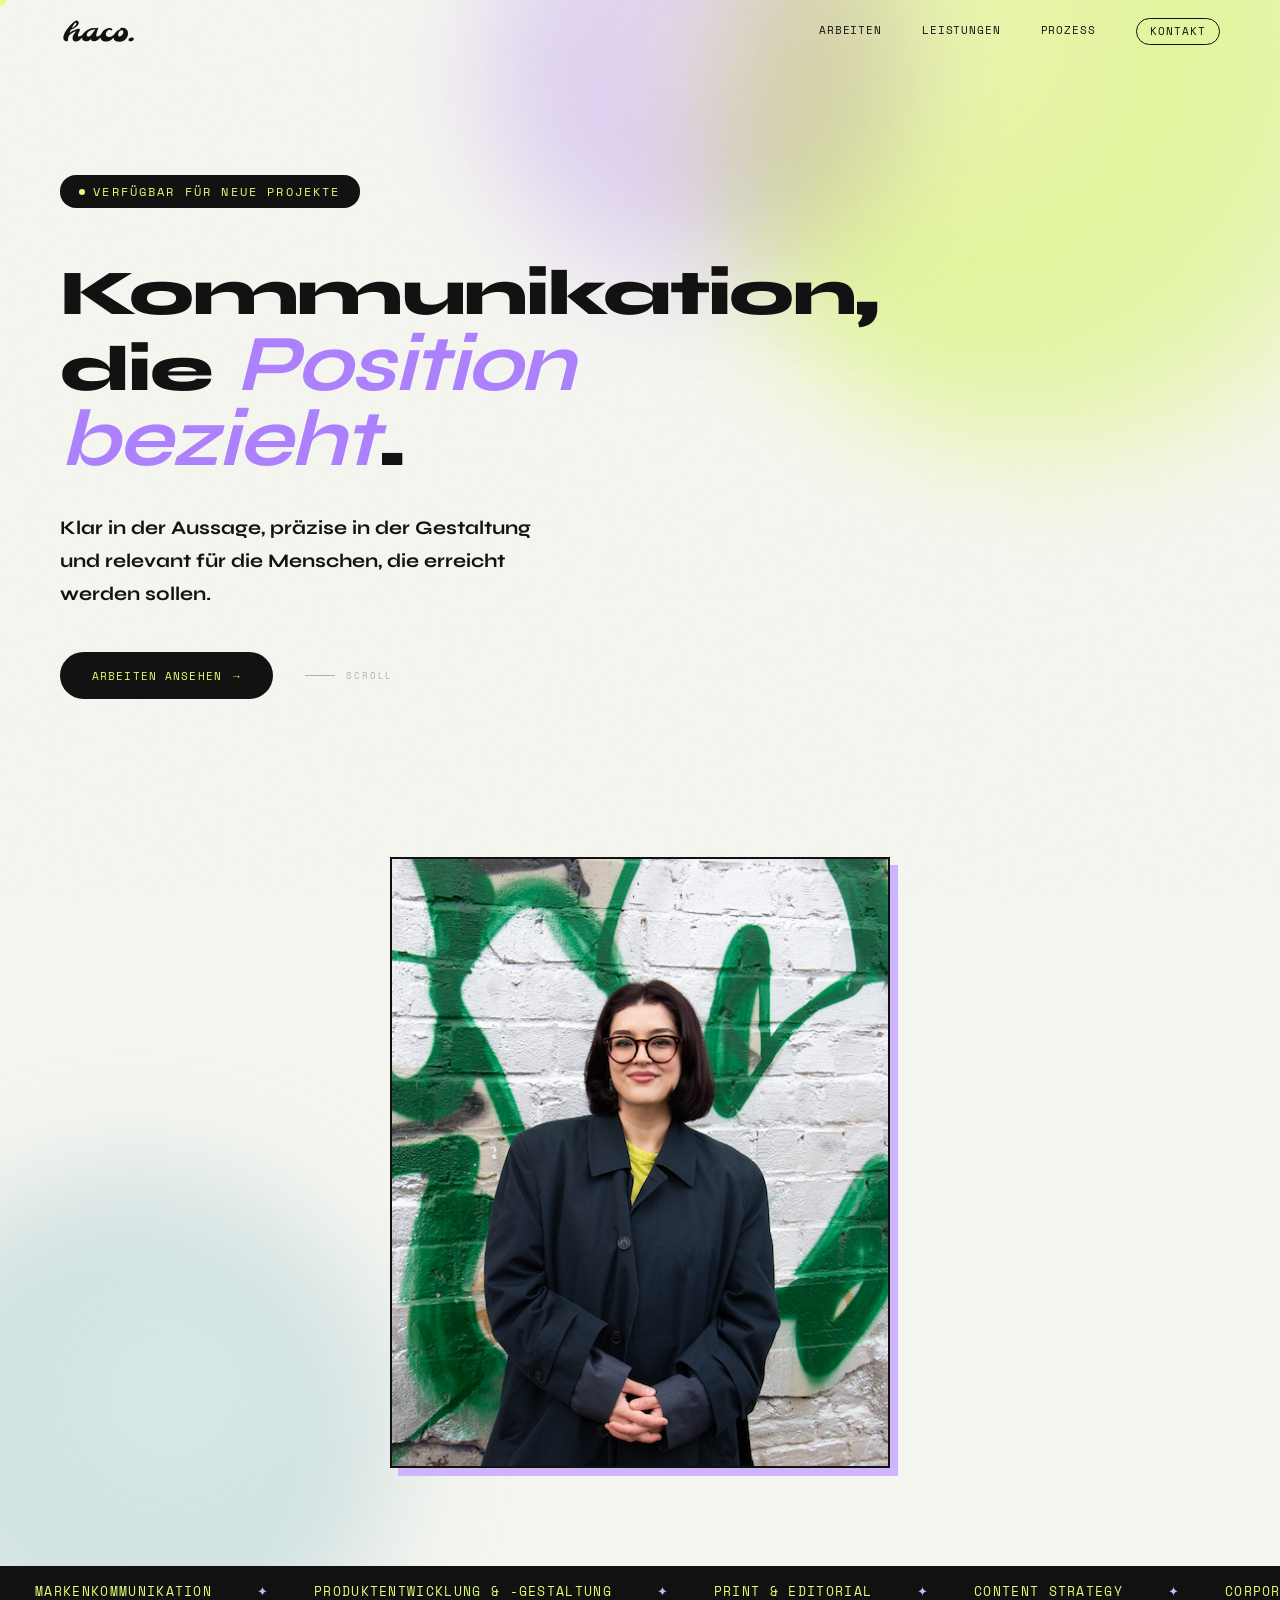
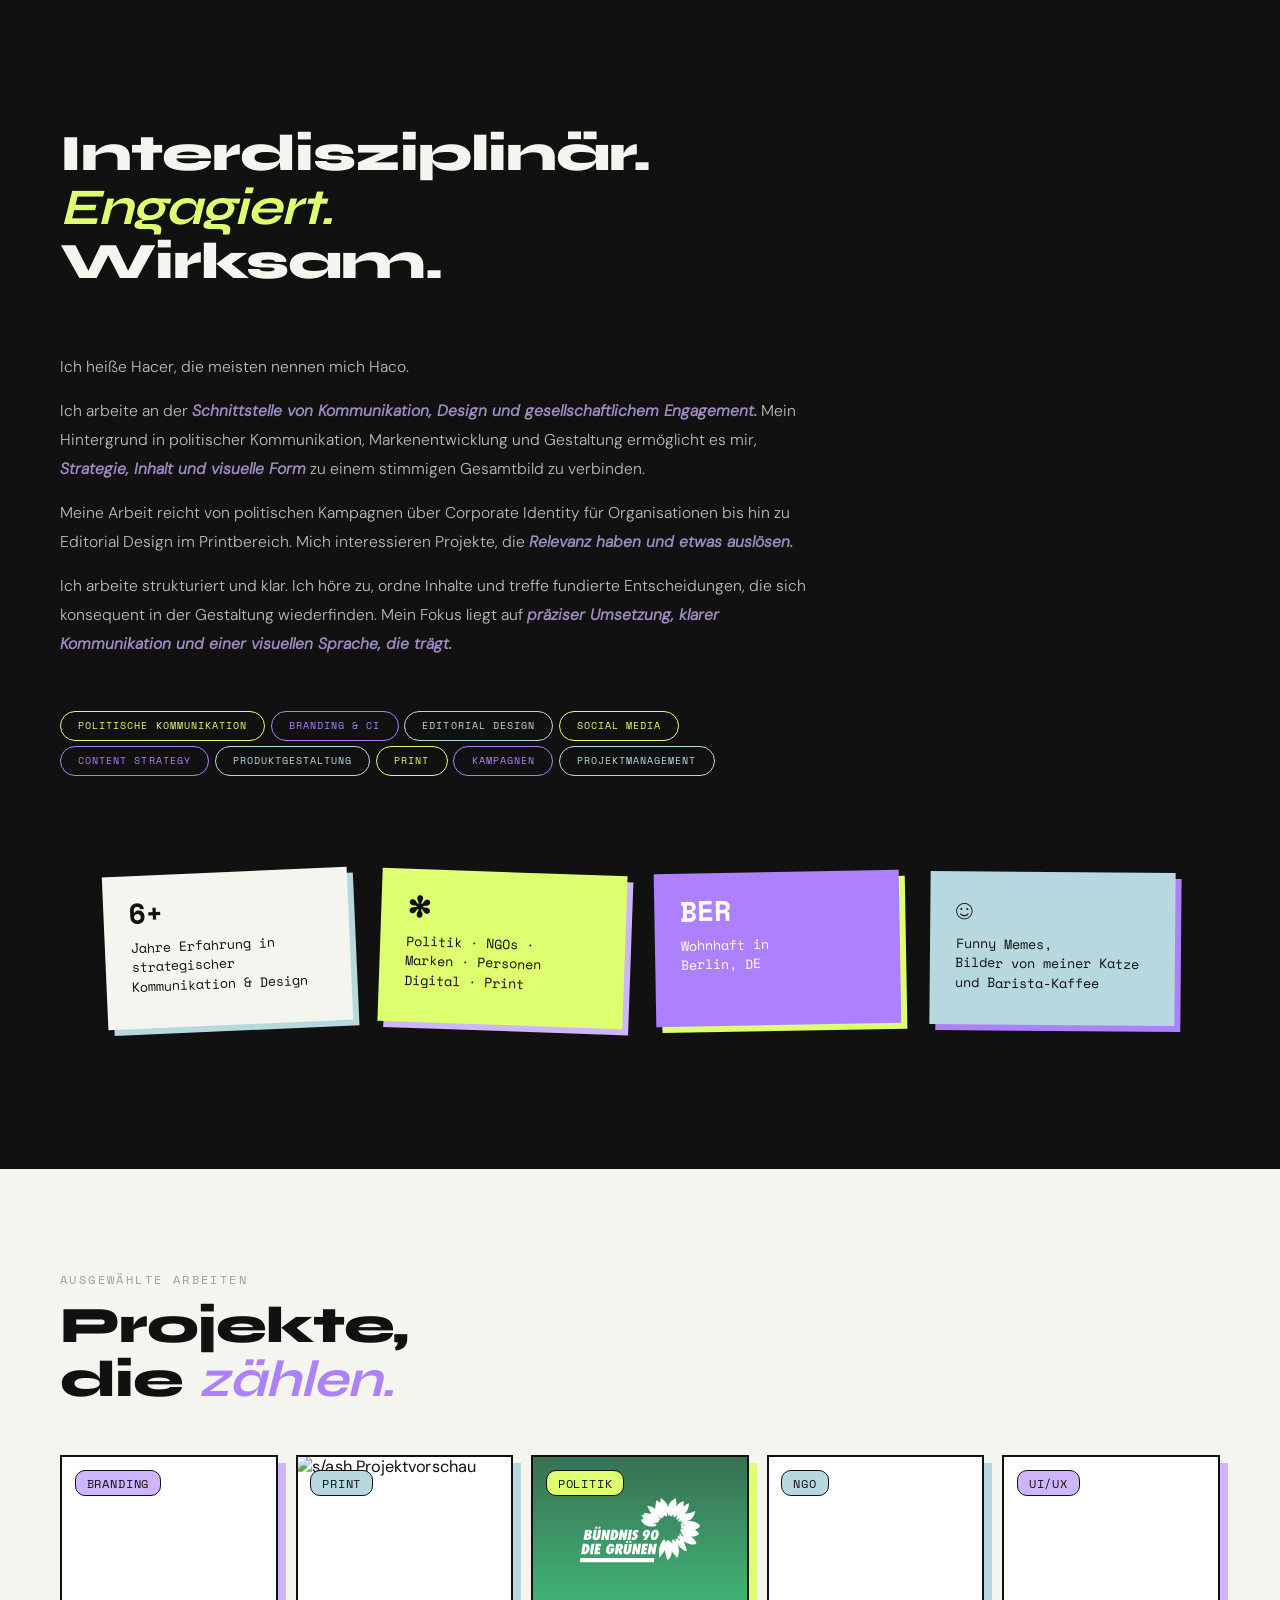
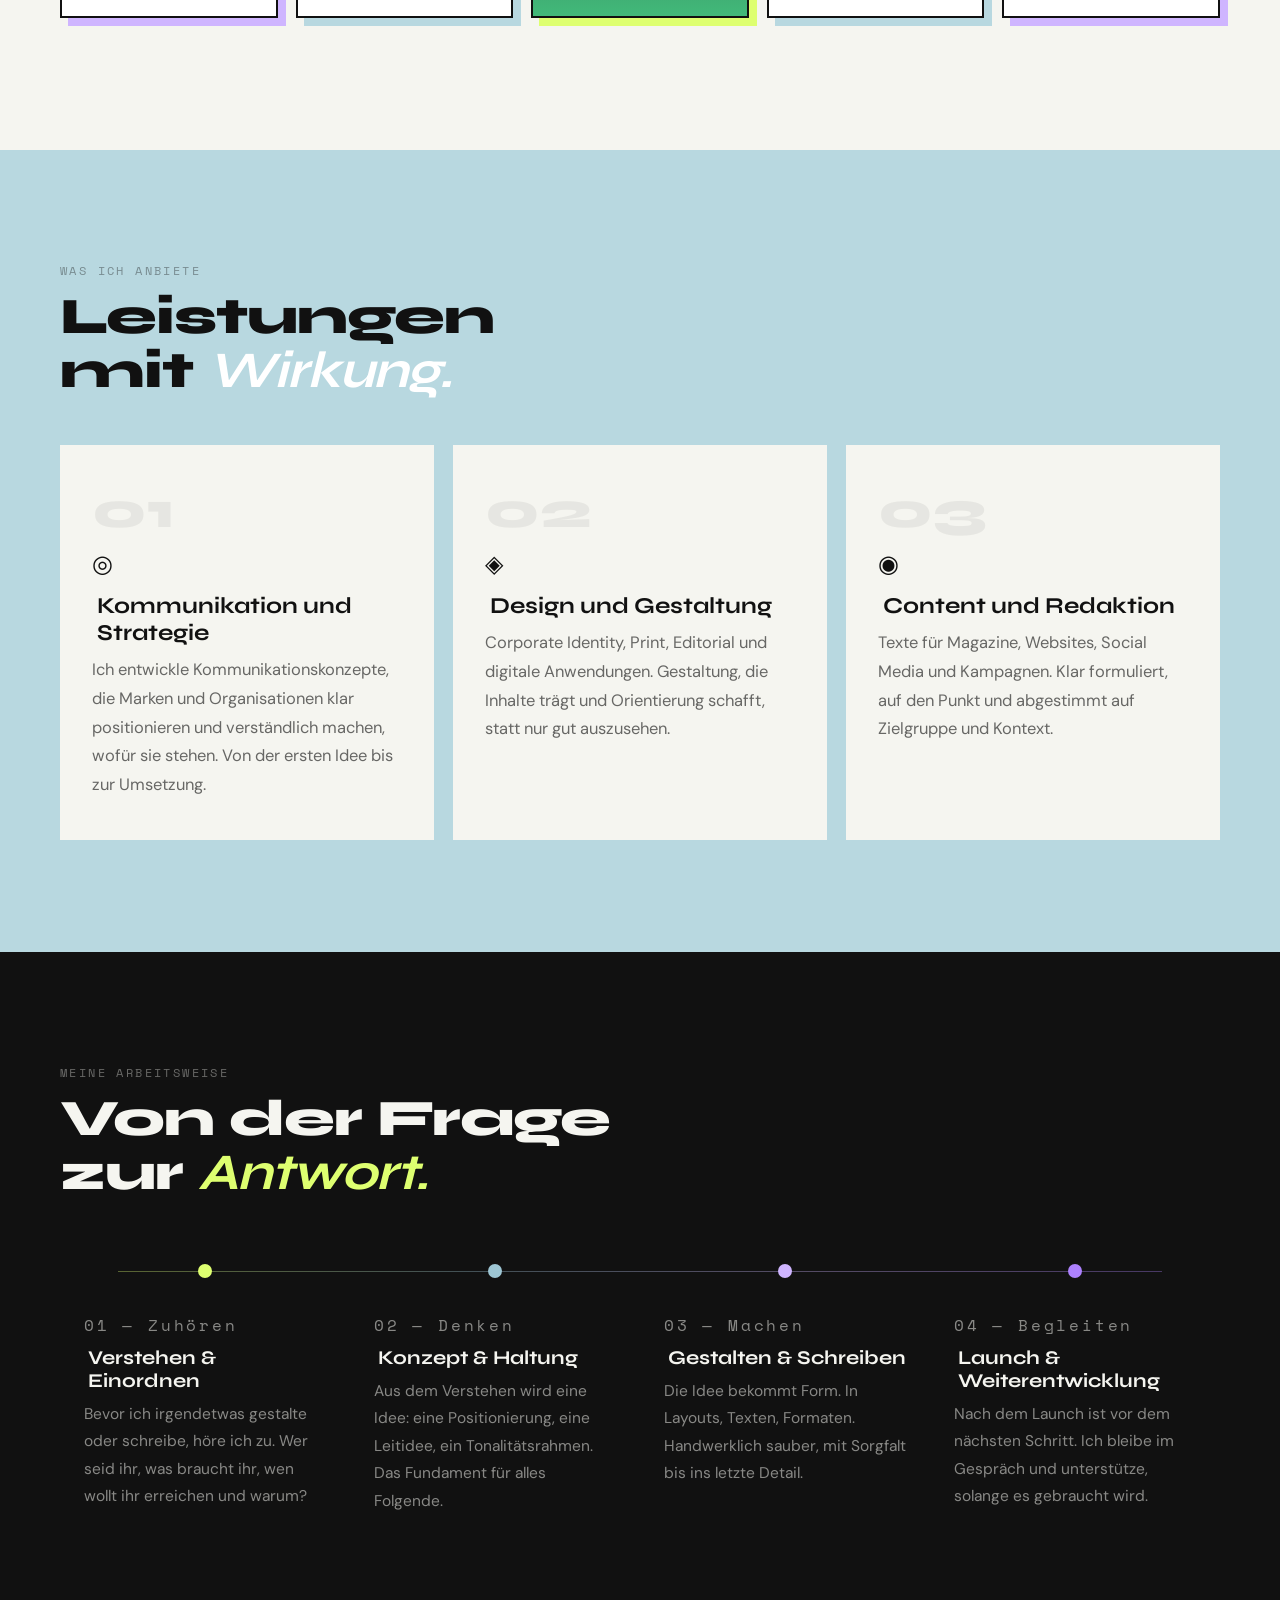
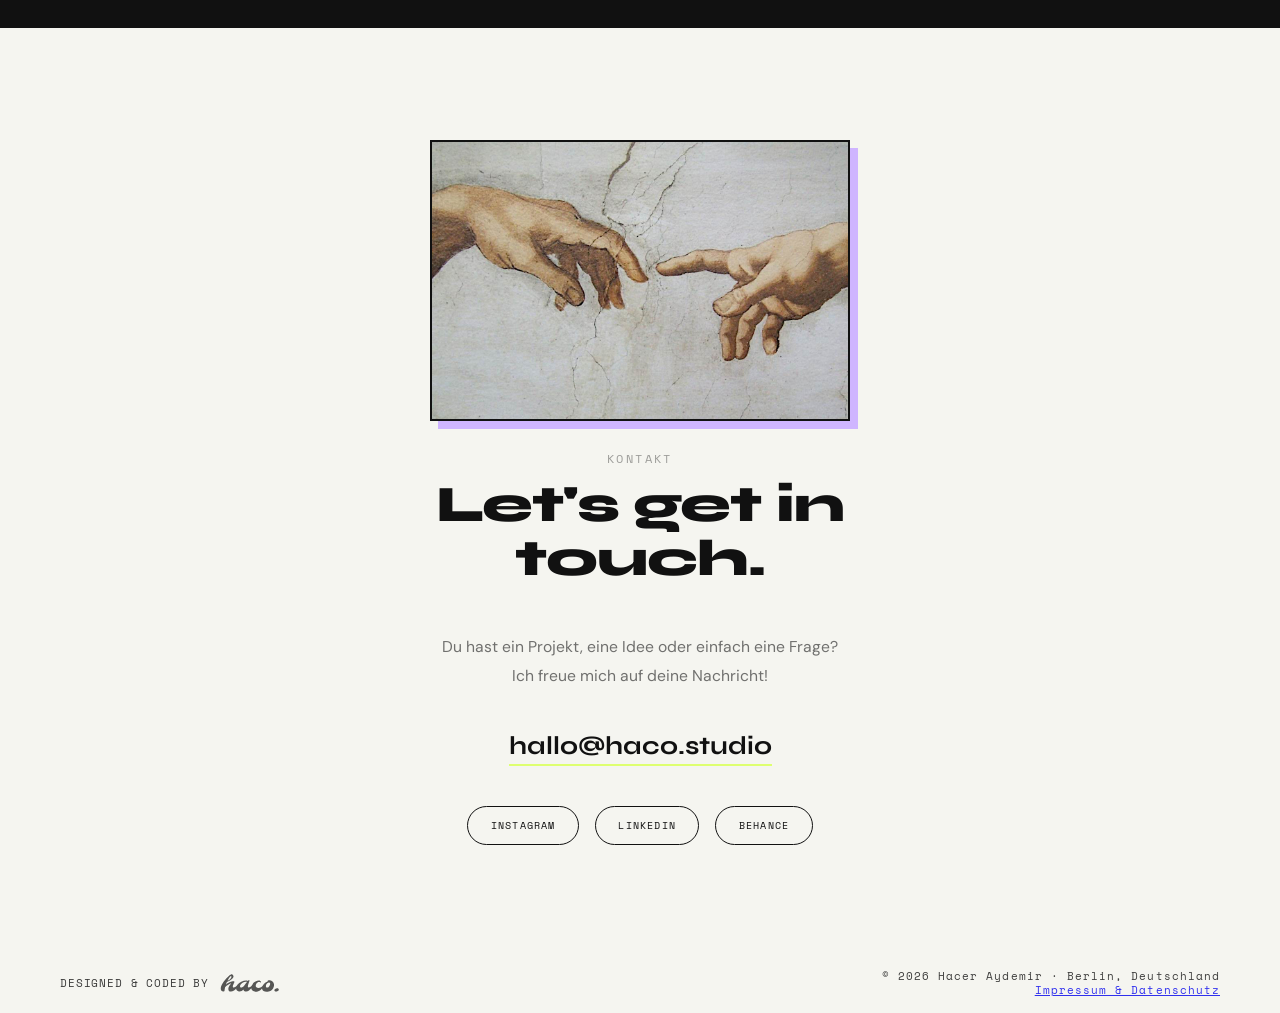
==== commit 312ced68: "Datenschutzerklärung aktualisiert" ====
--- a/index.html
+++ b/index.html
@@ -16,7 +16,7 @@
 <meta property="og:image" content="https://haco.studio/assets/images/profile-photo.png">
 <meta name="twitter:card" content="summary_large_image">
 <link rel="icon" type="image/svg+xml" href="assets/icons/project-frame-05.svg">
-<title>Hacer Aydemir | Grafik Designer Berlin, UI & Kommunikationsdesign</title>
+<title>Hacer Aydemir | Design & Kommunikation</title>
 <script type="application/ld+json">
 {
   "@context": "https://schema.org",
@@ -25,7 +25,7 @@
       "@type": "Person",
       "name": "Hacer Aydemir",
       "alternateName": "Haco",
-      "jobTitle": "Grafik Designerin, UI Designerin und Kommunikationsdesignerin",
+      "jobTitle": "Design & Kommunikation",
       "url": "https://haco.studio/",
       "image": "https://haco.studio/assets/images/profile-photo.png",
       "address": {
@@ -46,7 +46,7 @@
       ],
       "sameAs": [
         "https://www.linkedin.com/in/haco/",
-        "https://www.behance.net/haceraydemir",
+        "https://www.behance.net/haco_studio",
         "https://www.instagram.com"
       ]
     },
@@ -853,6 +853,12 @@
     border-color: var(--violet);
     box-shadow: 0 0 0 3px rgba(173,129,253,.18);
   }
+  .contact-privacy-note {
+    font-size: .82rem;
+    line-height: 1.5;
+    opacity: .62;
+  }
+  .contact-privacy-note a { color: var(--ink); }
   .contact-form-send {
     justify-self: start;
     border: 1.5px solid var(--ink);
@@ -1167,6 +1173,7 @@
         <label for="contact-message">Nachricht</label>
         <textarea id="contact-message" name="message" required></textarea>
       </div>
+      <p class="contact-privacy-note">Informationen zur Verarbeitung deiner Angaben findest du im <a href="impressum.html#datenschutz">Datenschutz</a>.</p>
       <button class="contact-form-send" type="submit">Senden</button>
       <p class="contact-form-status" id="contact-form-status" role="status" aria-live="polite"></p>
     </form>
@@ -1364,7 +1371,7 @@
     <div class="social-row">
       <a href="https://www.instagram.com" target="_blank" rel="noopener" class="social-btn">Instagram</a>
       <a href="https://www.linkedin.com/in/haco/" target="_blank" rel="noopener" class="social-btn">LinkedIn</a>
-      <a href="https://www.behance.net/haceraydemir" target="_blank" rel="noopener" class="social-btn">Behance</a>
+      <a href="https://www.behance.net/haco_studio" target="_blank" rel="noopener" class="social-btn">Behance</a>
     </div>
   </div>
 </section>
@@ -1382,6 +1389,7 @@
   </div>
   <div class="footer-info">
     <p>© 2026 Hacer Aydemir · Berlin, Deutschland</p>
+    <a href="impressum.html">Impressum &amp; Datenschutz</a>
   </div>
 </footer>
 
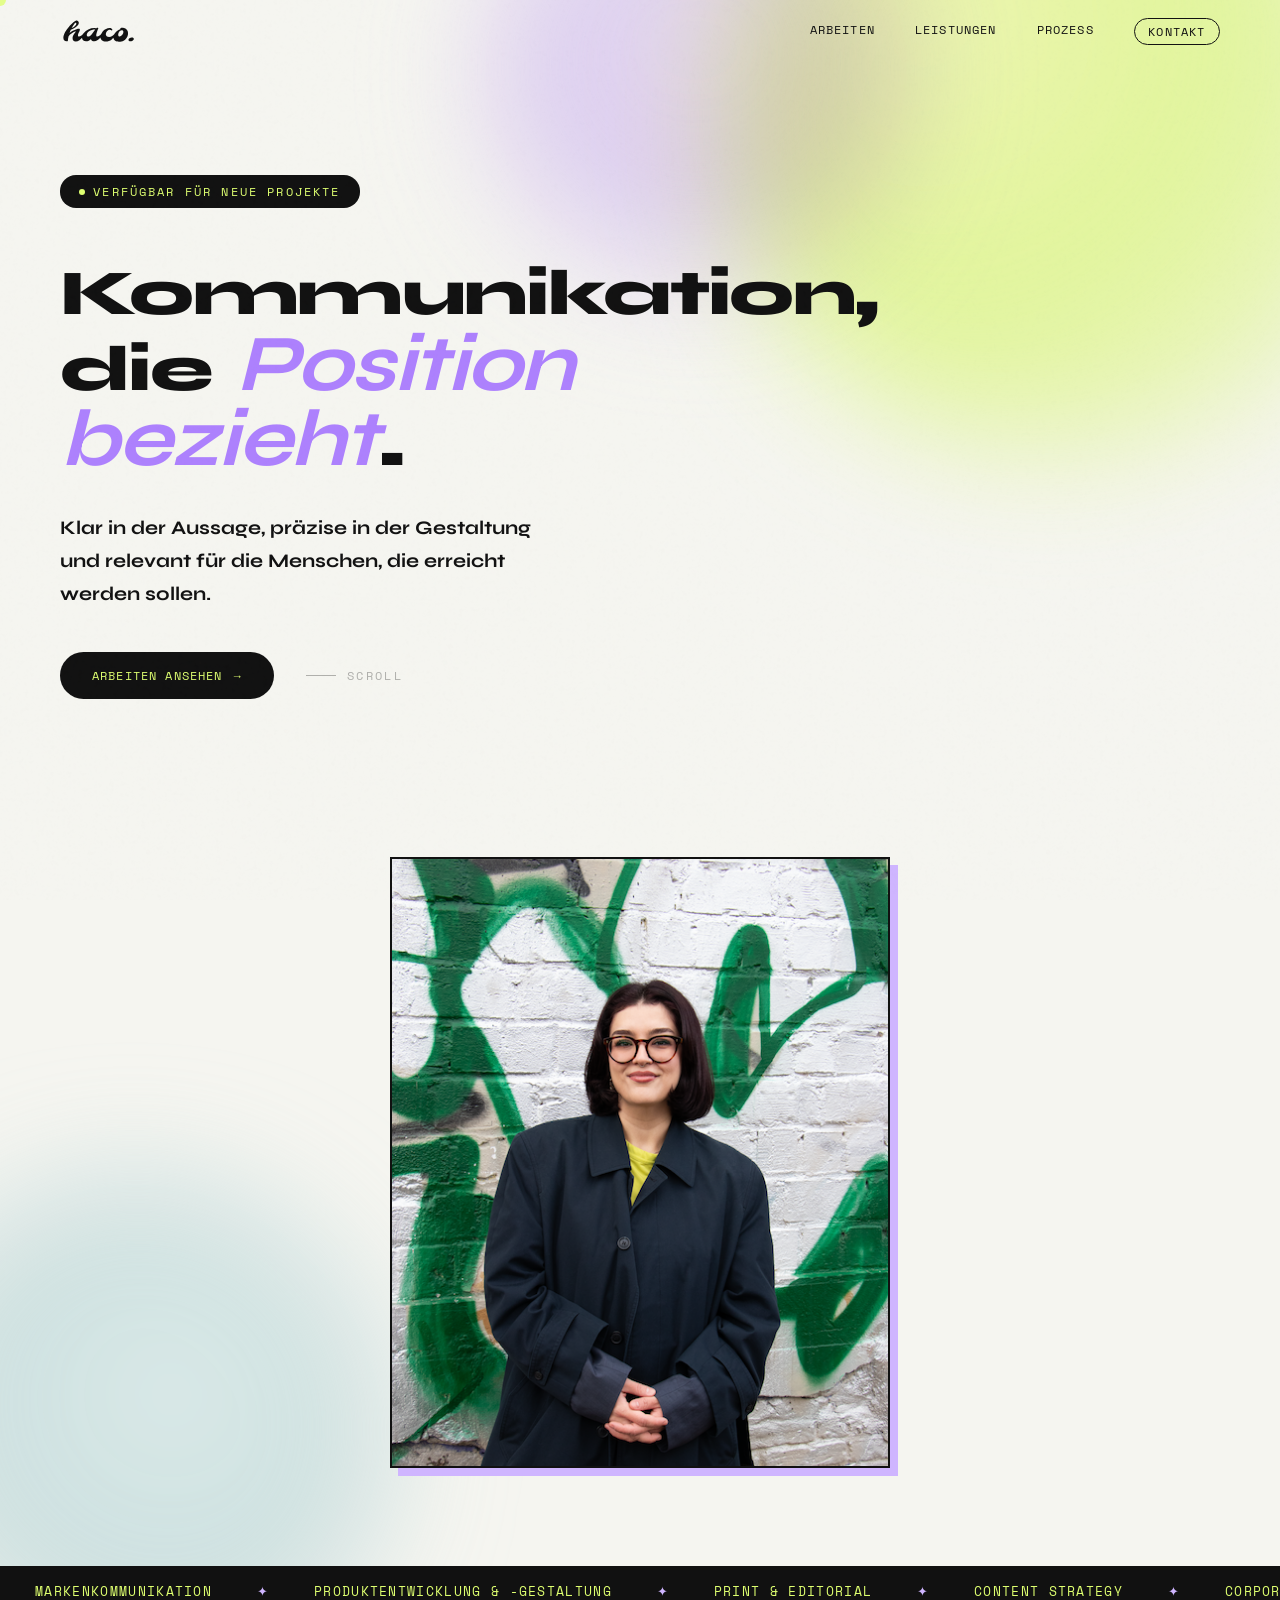
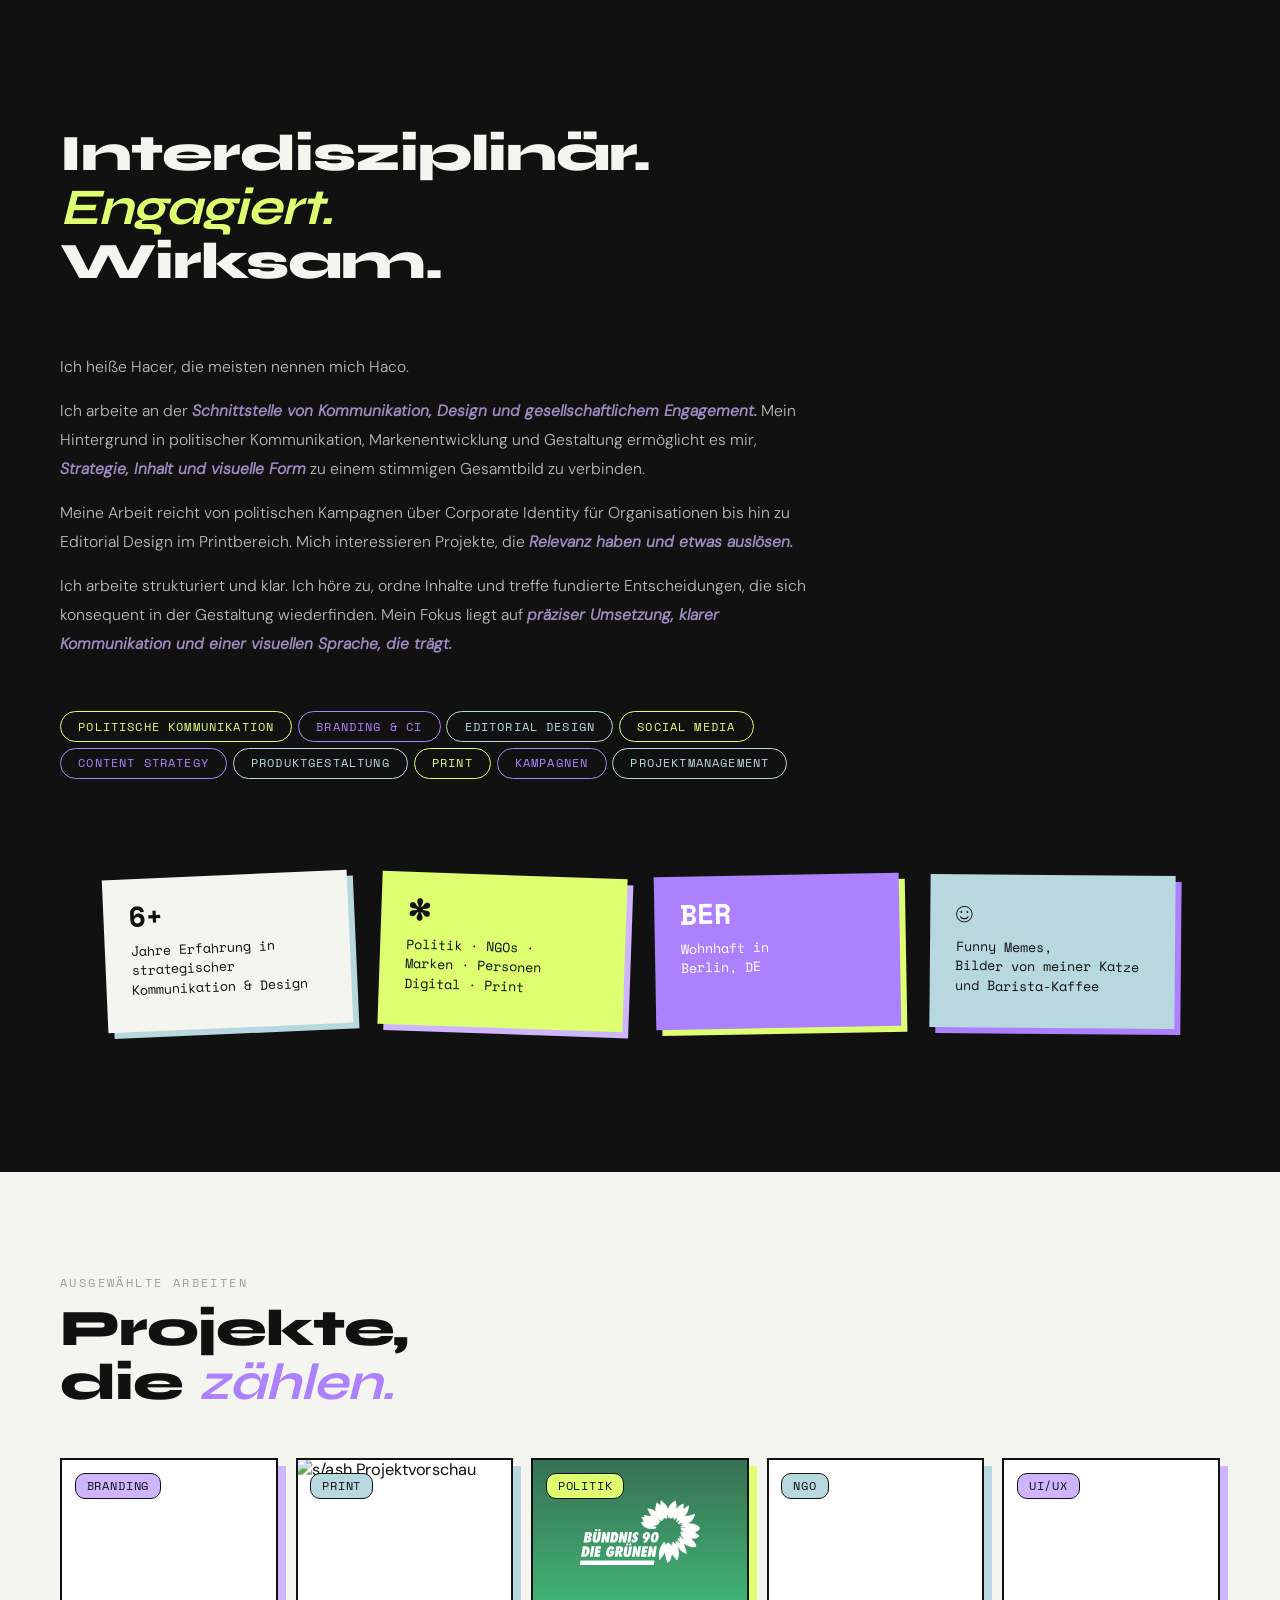
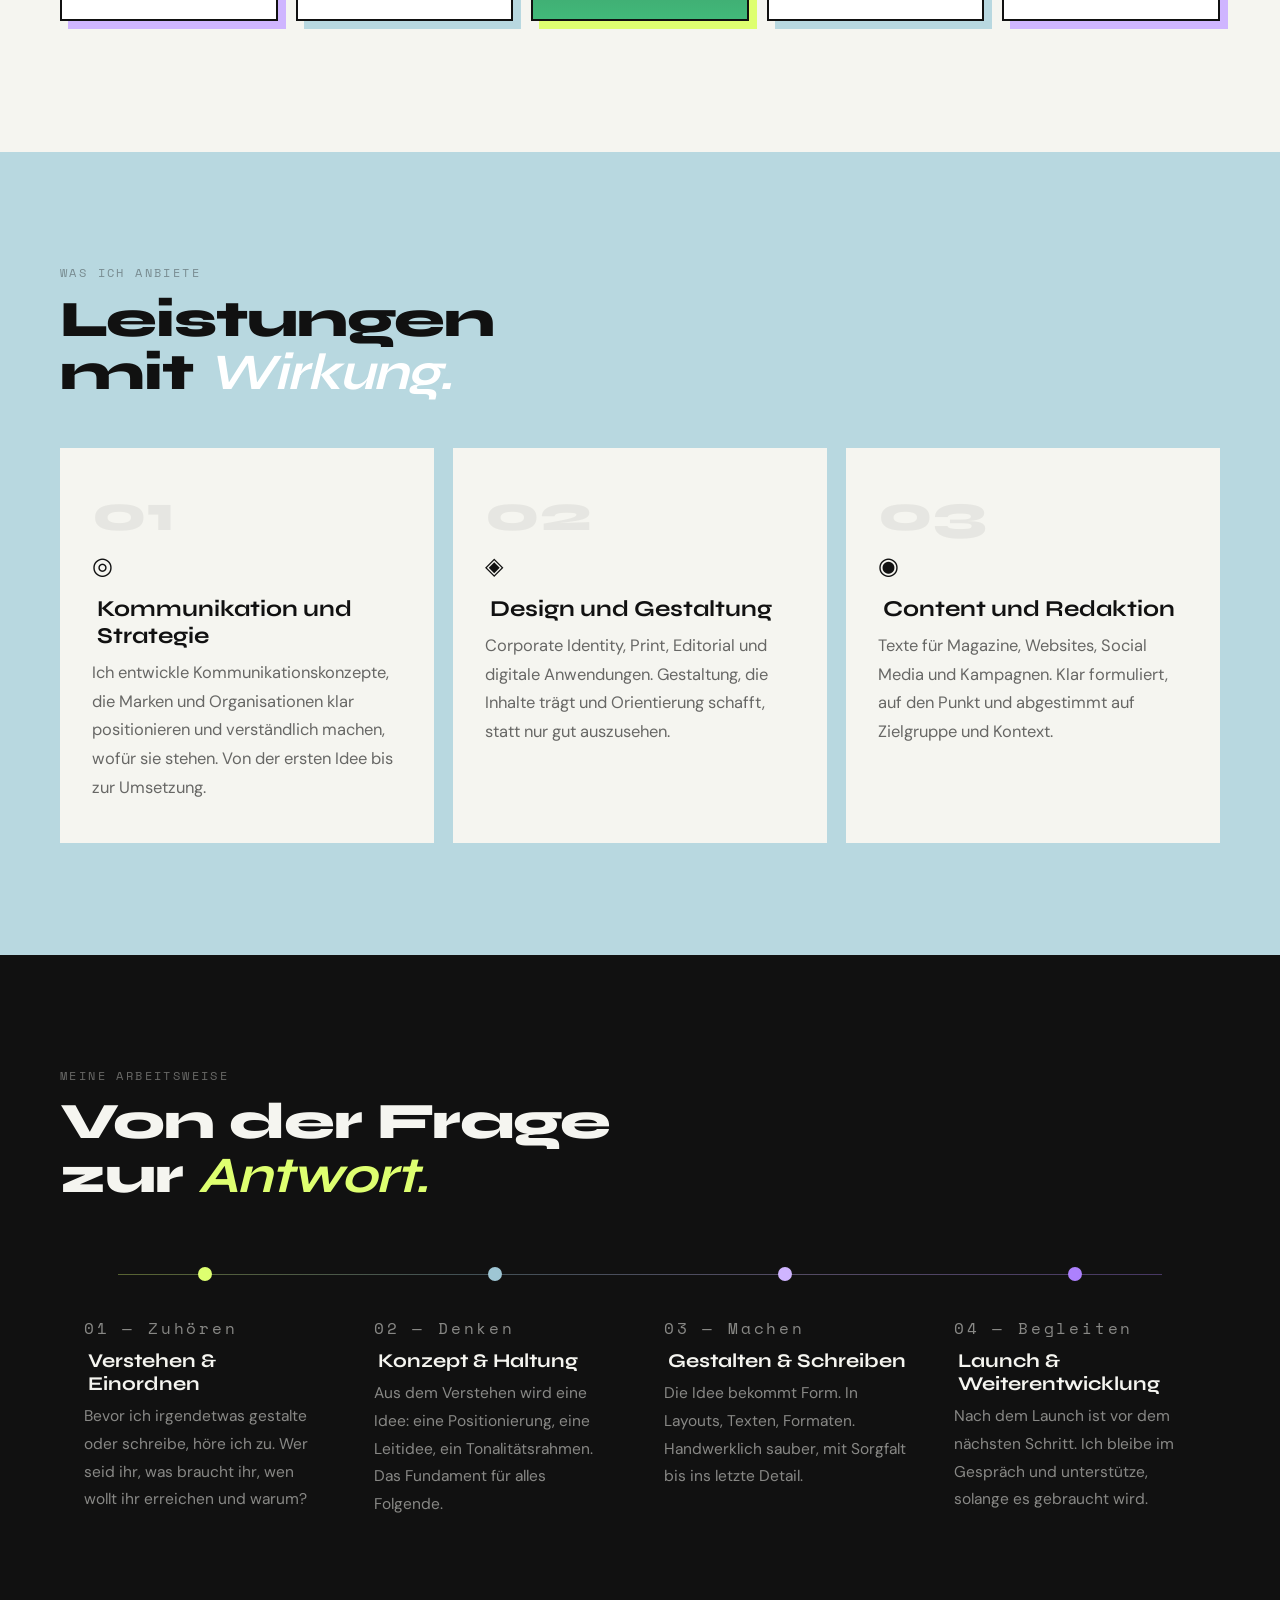
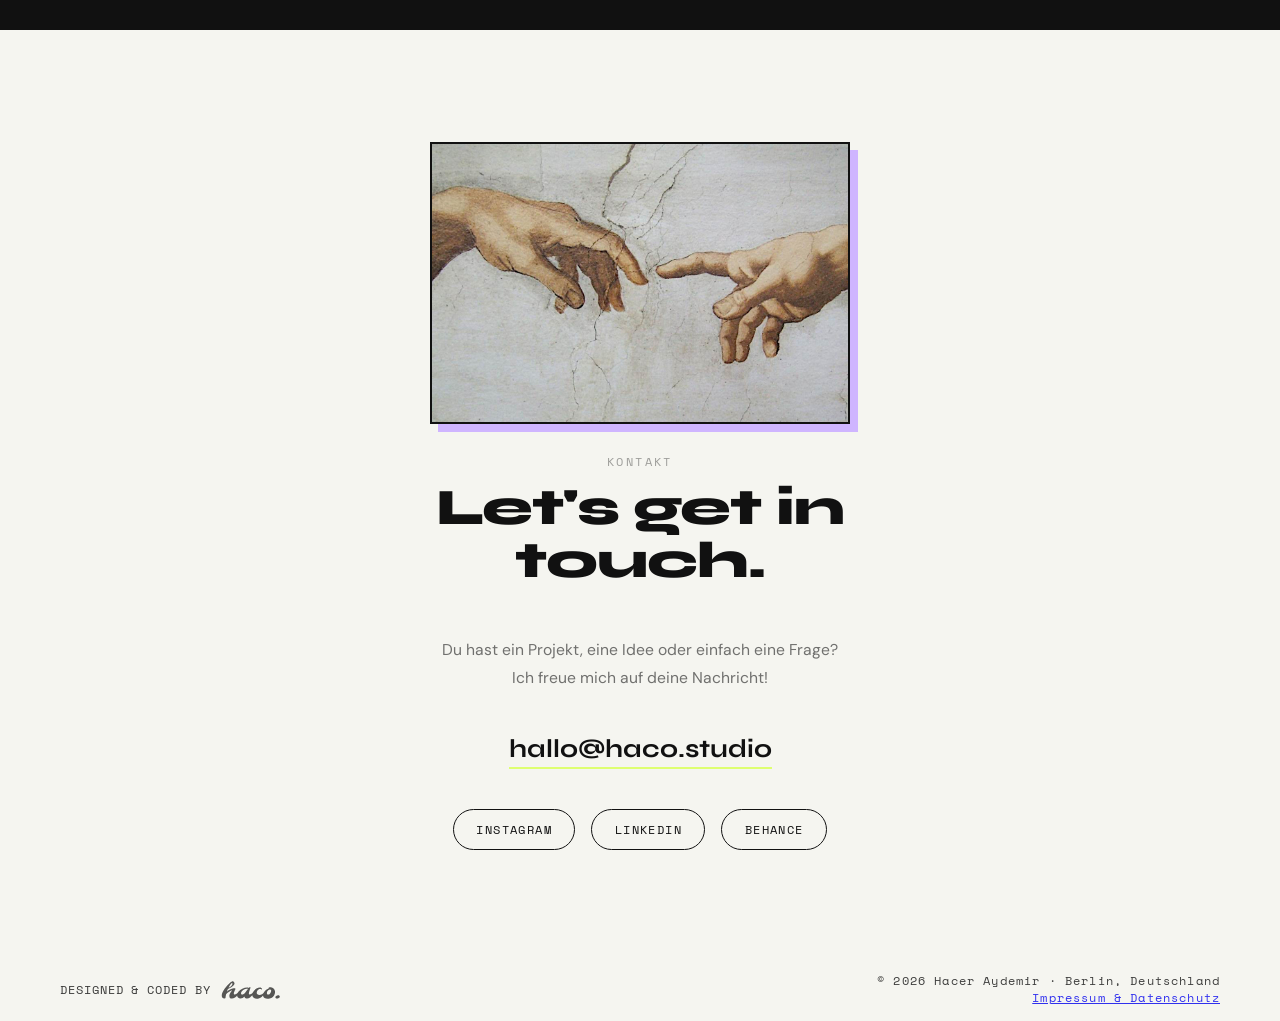
==== commit d20a476b: "Website aktualisiert" ====
--- a/index.html
+++ b/index.html
@@ -138,6 +138,8 @@
     --cream:  #F5F5F0;
     --ink:    #111111;
     --page-gutter: 60px;
+    --nav-pill-pad-y: .42rem;
+    --nav-pill-pad-x: .85rem;
     --section-pad-y: 7rem;
     --section-pad-y-mobile: 5rem;
     --space-grid-lg: 2.5rem;
@@ -146,8 +148,10 @@
     --space-panel-y: 2.5rem;
     --space-overlay-x: 1.4rem;
     --space-overlay-y: 1.2rem;
-    --text-label-xs: .68rem;
-    --text-label-sm: .72rem;
+    --min-text-size: calc(.56rem + 2pt);
+    --nav-pill-text-size: var(--min-text-size);
+    --text-label-xs: var(--min-text-size);
+    --text-label-sm: var(--min-text-size);
     --text-label-md: .75rem;
     --radius-pill: 999px;
     --radius-sm: 10px;
@@ -211,20 +215,64 @@
   .nav-logo svg { color: var(--ink); transition: color .2s; }
   .nav-logo:hover svg { color: var(--violet); }
   .nav-links { display: flex; gap: var(--space-grid-lg); list-style: none; }
+  .nav-item-has-submenu { position: relative; }
+  .nav-submenu {
+    position: absolute;
+    top: 100%;
+    left: 50%;
+    display: grid;
+    gap: .7rem;
+    width: max-content;
+    min-width: 0;
+    padding: .7rem 0 0;
+    list-style: none;
+    background: transparent;
+    border: 0;
+    box-shadow: none;
+    opacity: 0;
+    pointer-events: none;
+    transform: translate(-50%, -.35rem);
+    transition: opacity .2s, transform .2s;
+  }
+  .nav-item-has-submenu:hover .nav-submenu,
+  .nav-item-has-submenu:focus-within .nav-submenu {
+    opacity: 1;
+    pointer-events: auto;
+    transform: translate(-50%, 0);
+  }
+  .nav-links .nav-submenu a {
+    display: block;
+    width: max-content;
+    justify-self: start;
+    padding: var(--nav-pill-pad-y) var(--nav-pill-pad-x);
+    border: 1.5px solid var(--violet);
+    border-radius: var(--radius-pill);
+    background: var(--cream);
+    color: var(--violet);
+    text-align: center;
+    white-space: nowrap;
+    transition: background .2s, color .2s;
+  }
+  .nav-links .nav-submenu a::after { display: none; }
+  .nav-links .nav-submenu a:hover {
+    background: var(--violet);
+    color: #fff;
+  }
   .nav-links a {
-    font-family: 'Space Mono', monospace; font-size: var(--text-label-xs);
-    letter-spacing: .08em; text-transform: uppercase;
+    font-family: 'Space Mono', monospace; font-size: var(--nav-pill-text-size);
+    font-weight: 500; letter-spacing: .1em; text-transform: uppercase;
     line-height: 1;
     color: var(--ink); text-decoration: none; position: relative;
   }
   .nav-pill {
     display: inline-block;
     font-family: 'Space Mono', monospace;
-    font-size: var(--text-label-xs);
-    letter-spacing: .08em;
+    font-size: var(--nav-pill-text-size);
+    font-weight: 500;
+    letter-spacing: .1em;
     text-transform: uppercase;
     line-height: 1;
-    padding: .42rem .85rem;
+    padding: var(--nav-pill-pad-y) var(--nav-pill-pad-x);
     border: 1.5px solid;
     border-radius: var(--radius-pill);
     text-decoration: none;
@@ -235,6 +283,8 @@
     width: 100%; height: 2px; background: var(--violet); opacity: 0;
   }
   .nav-links a:hover::after { opacity: 1; }
+  .nav-item-has-submenu:hover > a::after,
+  .nav-item-has-submenu:focus-within > a::after { opacity: 1; }
   .nav-links a.nav-cta {
     border-color: var(--ink);
     transition: background .2s, color .2s, border-color .2s;
@@ -377,7 +427,7 @@
   .btn-primary {
     display: inline-flex; align-items: center; gap: .7rem;
     background: var(--ink); color: var(--lime);
-    font-family: 'Space Mono', monospace; font-size: .7rem;
+    font-family: 'Space Mono', monospace; font-size: var(--min-text-size);
     letter-spacing: .1em; text-transform: uppercase;
     padding: .95rem 2rem; text-decoration: none; cursor: none; border-radius: var(--radius-pill);
     transition: background .25s, transform .2s;
@@ -387,7 +437,7 @@
   .btn-primary:hover .arr { transform: translateX(4px); }
 
   .hero-scroll {
-    font-family: 'Space Mono', monospace; font-size: .58rem;
+    font-family: 'Space Mono', monospace; font-size: var(--min-text-size);
     letter-spacing: .2em; text-transform: uppercase; opacity: .3;
     display: flex; align-items: center; gap: .7rem;
   }
@@ -433,7 +483,7 @@
   .about-body p { font-size: .98rem; line-height: 1.85; font-weight: 300; opacity: .75; margin: 0; }
   .about-pills { display: flex; flex-wrap: wrap; gap: .35rem; margin-top: 2.35rem; }
   .pill {
-    font-family: 'Space Mono', monospace; font-size: .64rem; font-weight: 500; line-height: 1;
+    font-family: 'Space Mono', monospace; font-size: var(--min-text-size); font-weight: 500; line-height: 1;
     letter-spacing: .1em; text-transform: uppercase;
     padding: .54rem 1.08rem; border: 1.3px solid; border-radius: 100px; transition: background .2s, color .2s, border-color .2s; cursor: none;
   }
@@ -656,7 +706,7 @@
     opacity: 0; transition: opacity .25s;
   }
   .wi:hover .wi-info { opacity: 1; }
-  .wi-cat { font-family: 'Space Mono', monospace; font-size: calc(.52rem + 2pt); letter-spacing: .15em; text-transform: uppercase; color: #fff; margin-bottom: .25rem; }
+  .wi-cat { font-family: 'Space Mono', monospace; font-size: var(--min-text-size); letter-spacing: .15em; text-transform: uppercase; color: #fff; margin-bottom: .25rem; }
   .wi-name { font-family: 'Syne', 'DM Sans', sans-serif; font-size: calc(1.1rem + 2pt); font-weight: 700; color: #fff; line-height: 1.2; margin-left: .25rem; }
   .wi-placeholder {
     display: none;
@@ -673,7 +723,7 @@
   .wi-placeholder-label {
     display: block;
     font-family: 'Space Mono', monospace;
-    font-size: .58rem;
+    font-size: var(--min-text-size);
     letter-spacing: .16em;
     text-transform: uppercase;
     opacity: .55;
@@ -762,7 +812,7 @@
   .contact-email:hover { color: var(--violet); border-color: var(--violet); }
   .social-row { display: flex; gap: 1rem; justify-content: center; flex-wrap: wrap; }
   .social-btn {
-    font-family: 'Space Mono', monospace; font-size: .63rem; letter-spacing: .12em; text-transform: uppercase;
+    font-family: 'Space Mono', monospace; font-size: var(--min-text-size); letter-spacing: .12em; text-transform: uppercase;
     padding: .7rem 1.4rem; border: 1.5px solid var(--ink); color: var(--ink); text-decoration: none;
     transition: background .2s, color .2s, transform .2s; cursor: none; border-radius: var(--radius-pill);
   }
@@ -825,7 +875,7 @@
   }
   .contact-form label {
     font-family: 'Space Mono', monospace;
-    font-size: .62rem;
+    font-size: var(--min-text-size);
     letter-spacing: .1em;
     text-transform: uppercase;
     opacity: .75;
@@ -866,7 +916,7 @@
     background: var(--ink);
     color: var(--lime);
     font-family: 'Space Mono', monospace;
-    font-size: .7rem;
+    font-size: var(--min-text-size);
     letter-spacing: .1em;
     text-transform: uppercase;
     padding: .7rem 1.2rem;
@@ -900,14 +950,14 @@
     align-items: center;
     gap: .55rem;
     font-family: 'Space Mono', monospace;
-    font-size: .66rem;
+    font-size: var(--min-text-size);
     letter-spacing: .08em;
     text-transform: uppercase;
     opacity: .82;
   }
   .footer-logo svg { height: 28px; width: auto; display: block; color: var(--ink); opacity: .85; }
   .logo-defs { position: absolute; width: 0; height: 0; overflow: hidden; }
-  .footer-info { font-family: 'Space Mono', monospace; font-size: .66rem; letter-spacing: .1em; opacity: .8; text-align: right; line-height: 1.4; white-space: nowrap; }
+  .footer-info { font-family: 'Space Mono', monospace; font-size: var(--min-text-size); letter-spacing: .1em; opacity: .8; text-align: right; line-height: 1.4; white-space: nowrap; }
 
   /* REVEAL */
   .reveal { opacity: 0; transform: translateY(32px); transition: opacity .6s ease, transform .6s ease; }
@@ -916,7 +966,7 @@
 
   @media (min-width: 961px) {
     .hero-picture-card:hover {
-      transform: translate(-3px, -3px) !important;
+      transform: none !important;
     }
     .contact-visual:hover {
       transform: translate(-3px, -3px);
@@ -973,18 +1023,44 @@
     nav.menu-open .nav-links { display: flex; }
     .nav-links a {
       display: block;
-      width: 100%;
+      width: max-content;
+      margin-inline: auto;
       text-align: center;
       border: 1.5px solid var(--ink);
       border-radius: var(--radius-pill);
-      font-size: var(--text-label-xs);
-      letter-spacing: .08em;
+      font-size: var(--nav-pill-text-size);
+      letter-spacing: .1em;
       line-height: 1;
       padding: .42rem .85rem;
       background: var(--cream);
     }
     .nav-links a::after { display: none; }
     .nav-links a.nav-cta { display: none; }
+    .nav-submenu {
+      position: static;
+      display: grid;
+      gap: .95rem;
+      width: max-content;
+      min-width: 0;
+      padding: .95rem 0 0;
+      background: transparent;
+      border: 0;
+      box-shadow: none;
+      opacity: 1;
+      pointer-events: auto;
+      transform: none;
+      justify-self: start;
+    }
+    .nav-item-has-submenu {
+      align-self: center;
+      width: max-content;
+    }
+    .nav-item-has-submenu > a { margin-inline: auto; }
+    .nav-links .nav-submenu a {
+      text-align: center;
+      padding-left: .85rem;
+      justify-self: center;
+    }
     section { padding: var(--section-pad-y-mobile) var(--page-gutter); }
     #hero {
       min-height: auto;
@@ -1121,7 +1197,13 @@
     <button class="nav-toggle" id="nav-toggle" aria-expanded="false" aria-controls="main-menu" aria-label="Menue oeffnen">MENÜ</button>
   </div>
     <ul class="nav-links" id="main-menu">
-    <li><a href="#work">Arbeiten</a></li>
+    <li class="nav-item-has-submenu">
+      <a href="#work" aria-haspopup="true">Arbeiten</a>
+      <ul class="nav-submenu">
+        <li><a href="monochromatic/index.html">monochromatic</a></li>
+        <li><a href="#work-slash">s/ash Magazin</a></li>
+      </ul>
+    </li>
     <li><a href="#services">Leistungen</a></li>
     <li><a href="#process">Prozess</a></li>
     <li><a href="#" class="nav-cta nav-pill open-contact-modal-trigger" id="open-contact-modal">Kontakt</a></li>
@@ -1261,7 +1343,7 @@
         <h3 class="wi-name">Partopreno</h3>
       </div>
     </div>
-    <div class="wi wi-print">
+    <div class="wi wi-print" id="work-slash">
       <img src="assets/images/slash-magazin-cover.png" alt="s/ash Projektvorschau" loading="lazy" decoding="async" width="806" height="1680">
       <span class="wi-badge">Print</span>
       <div class="wi-info">
